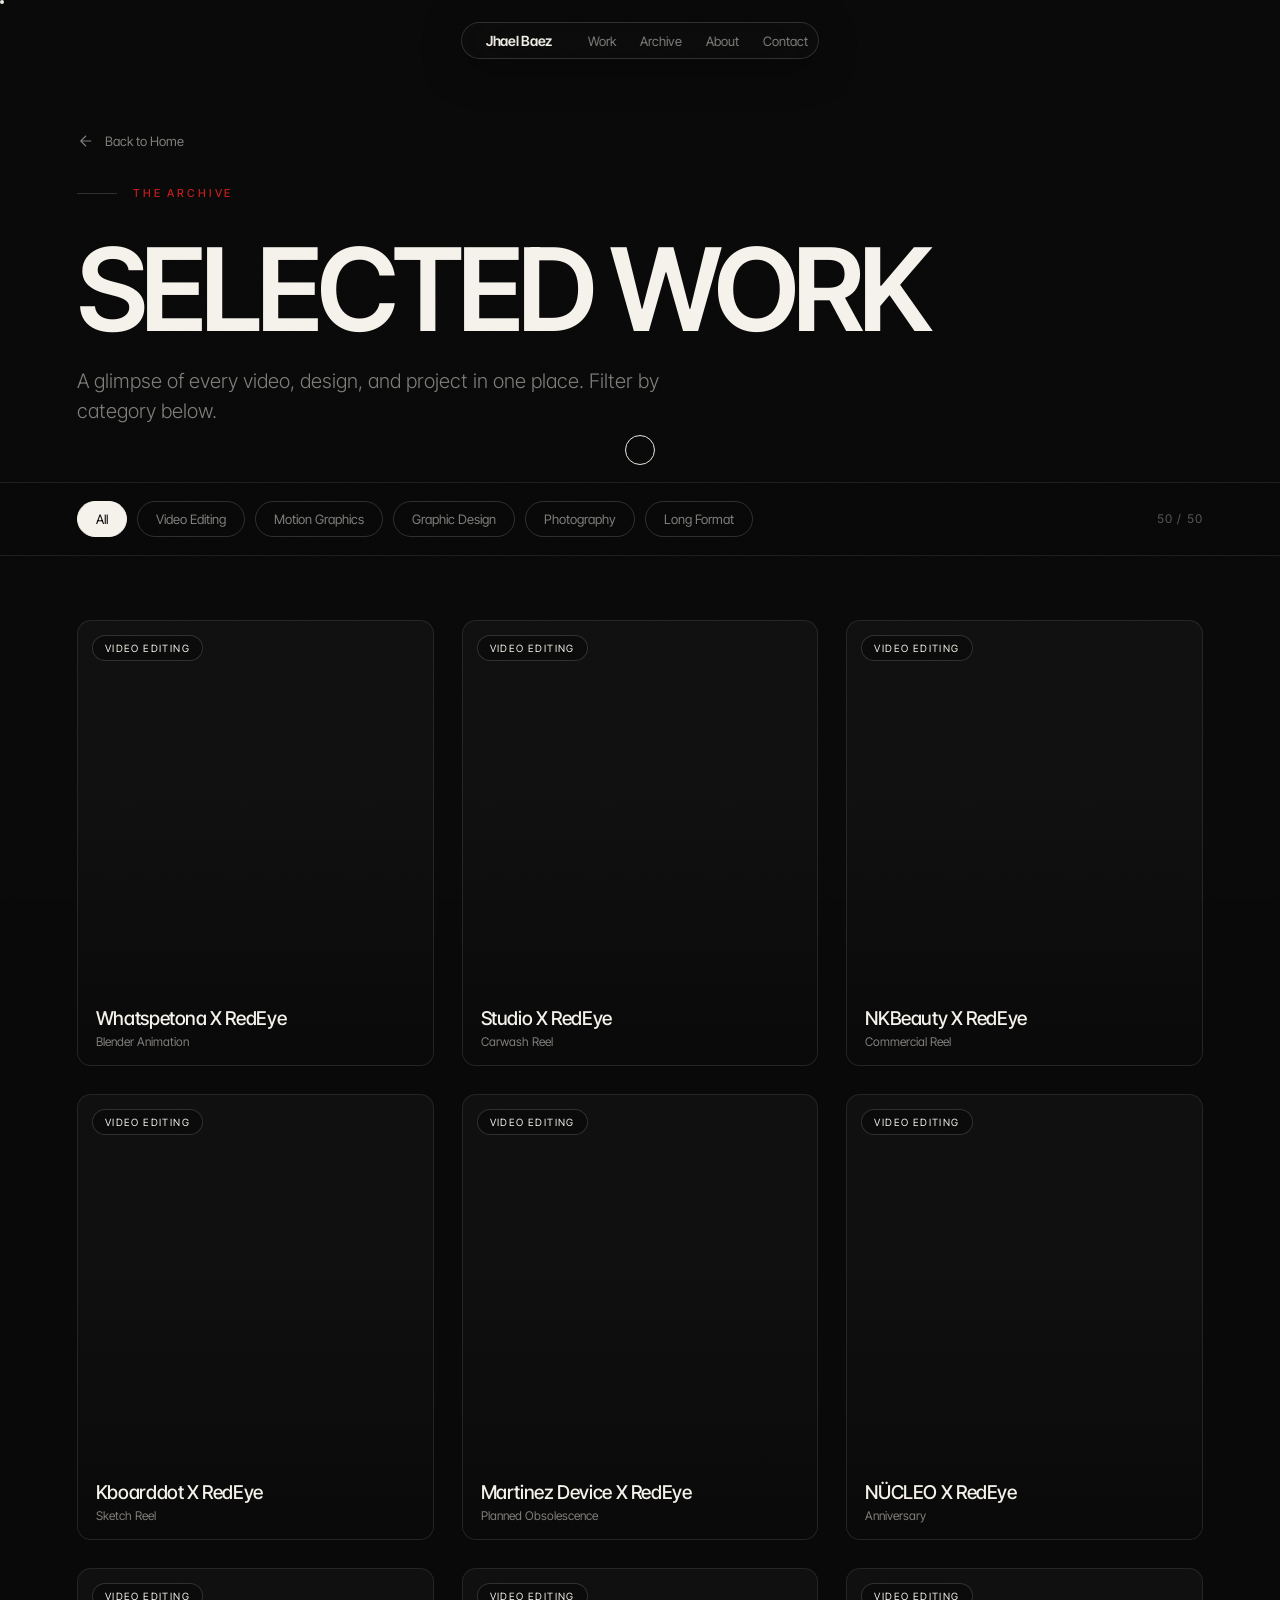
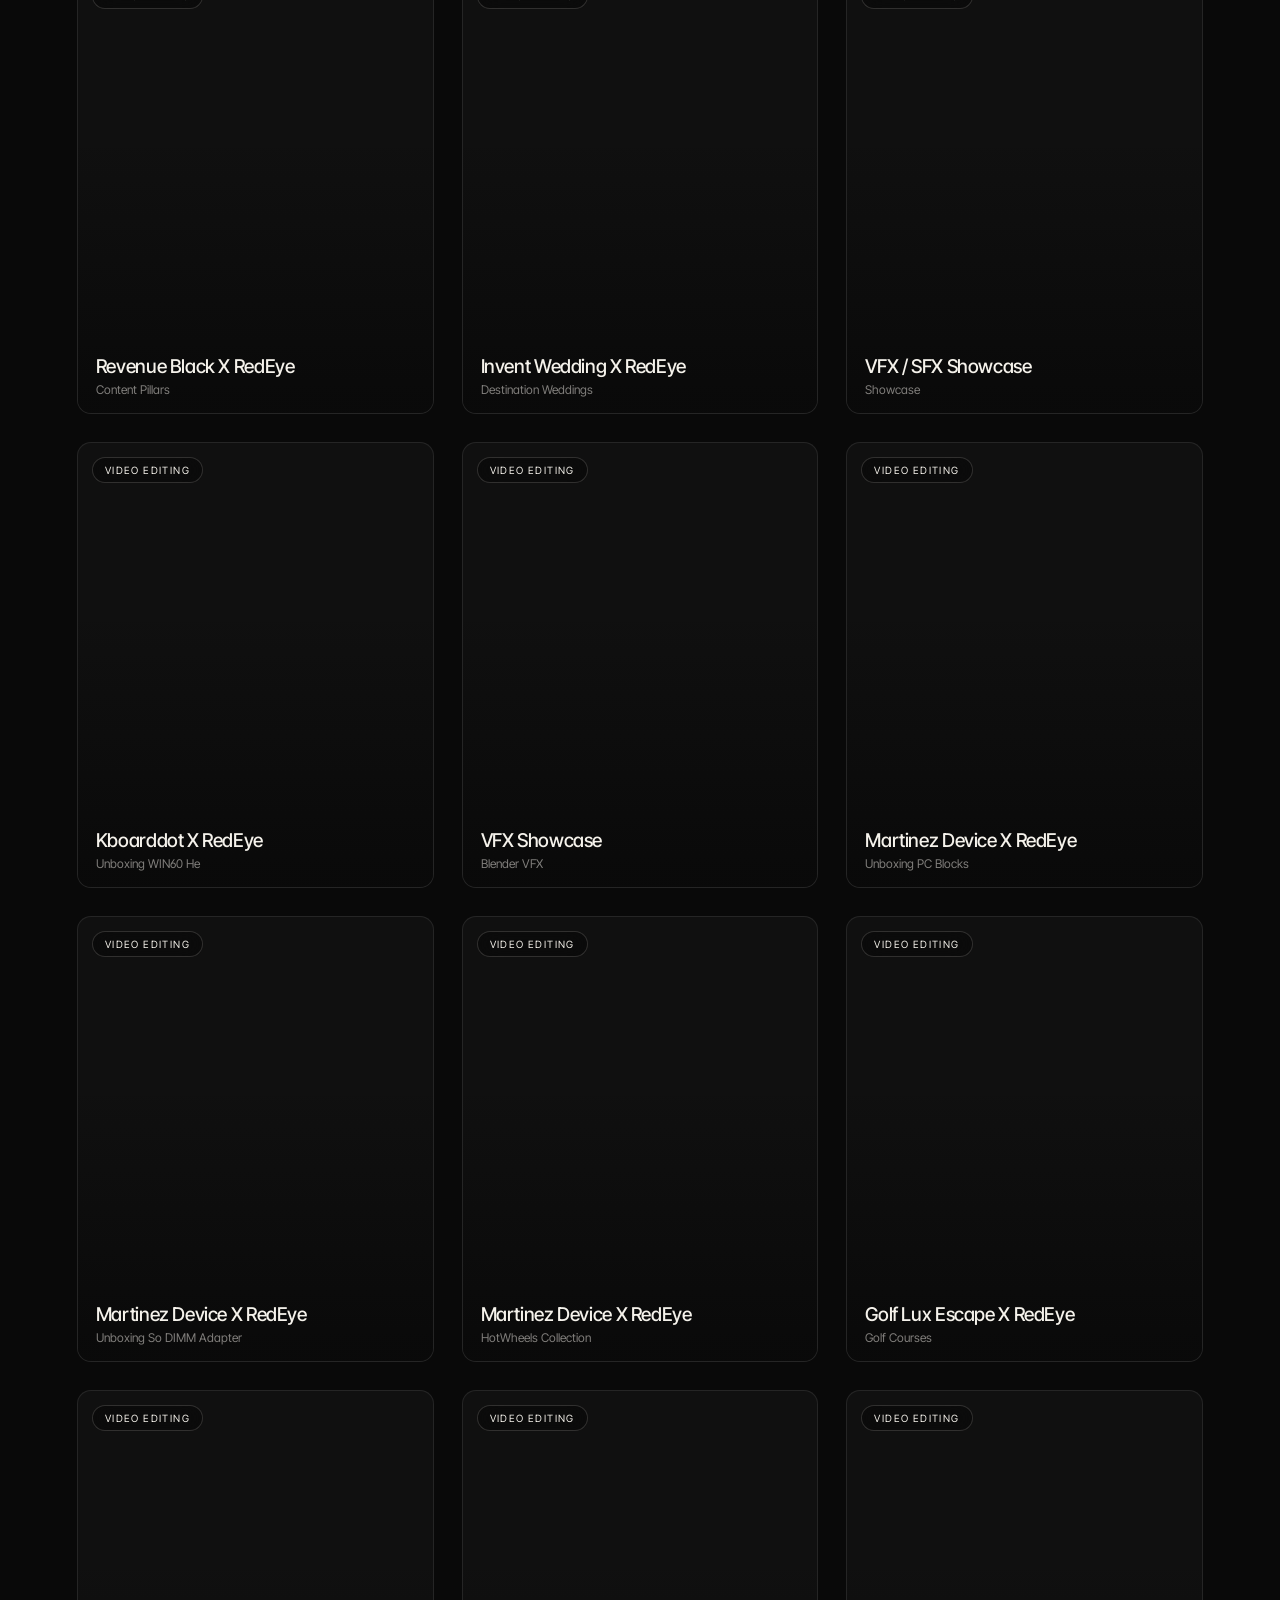
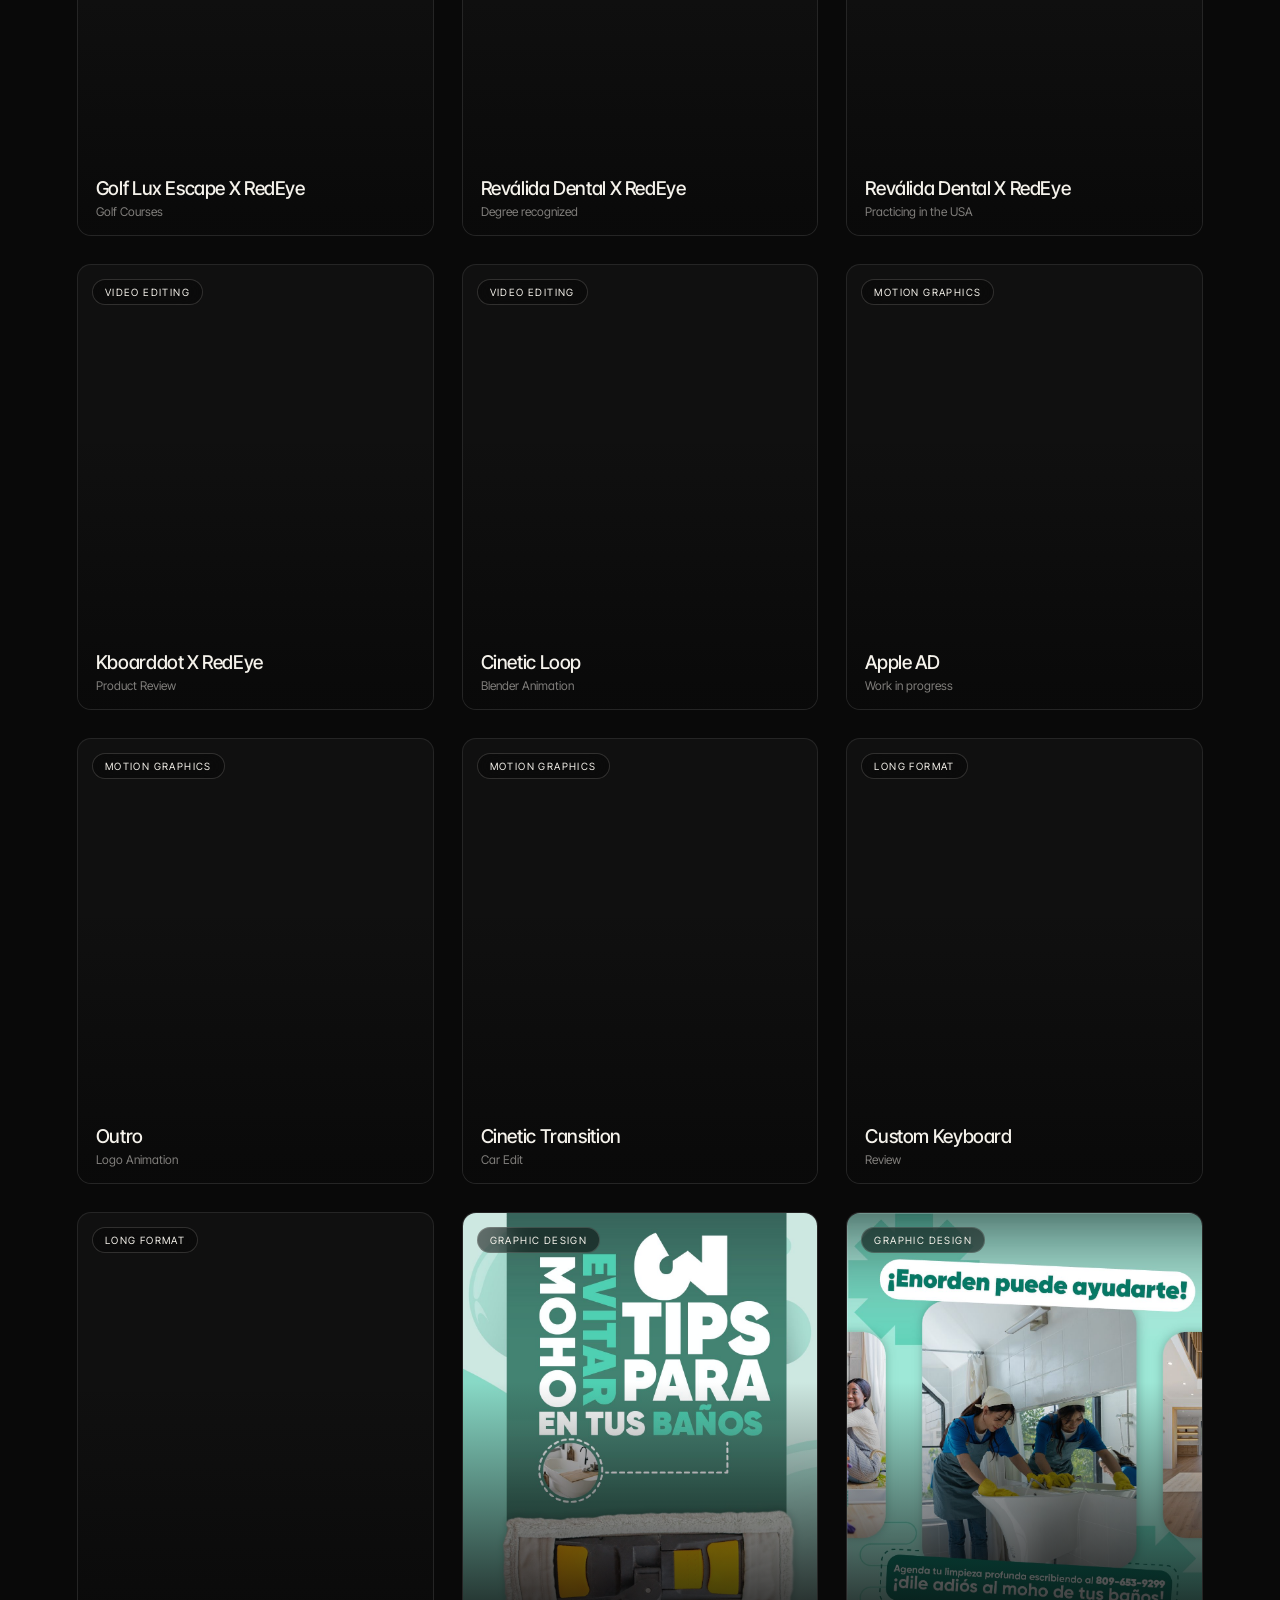
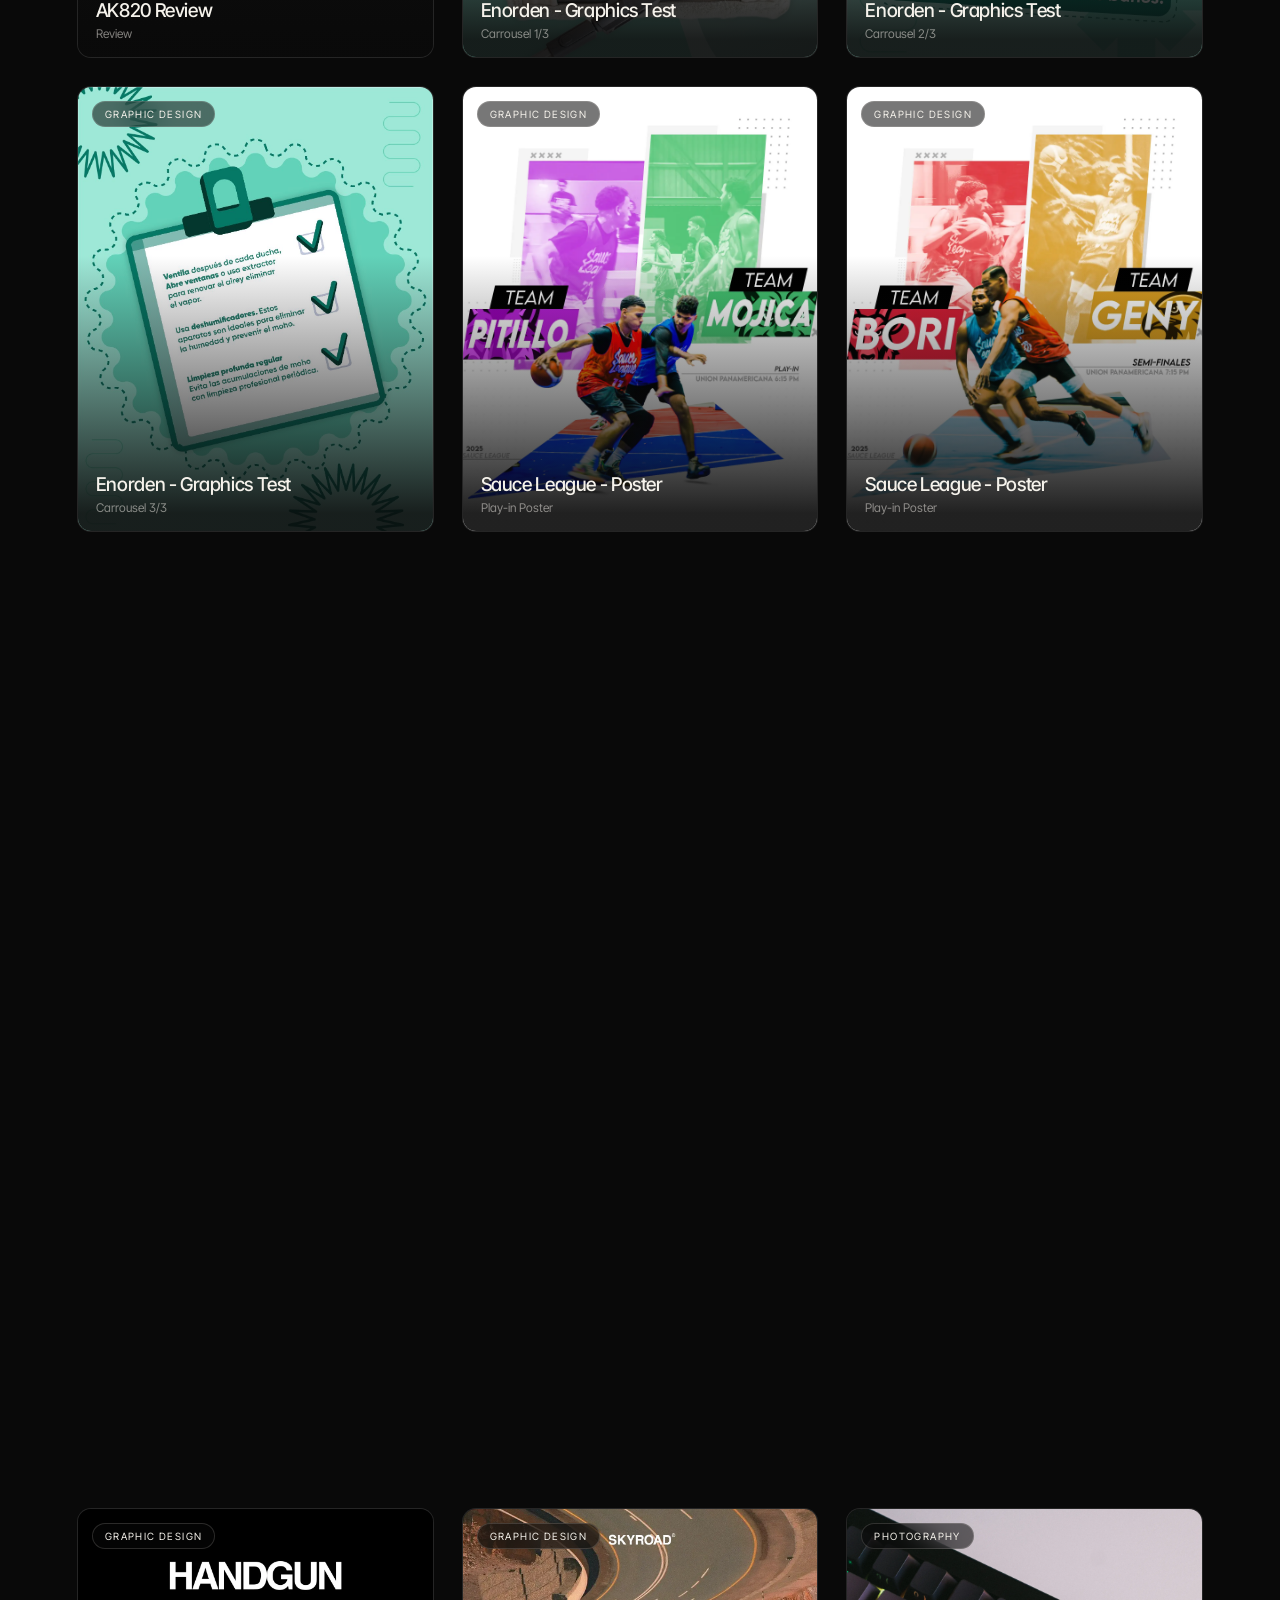
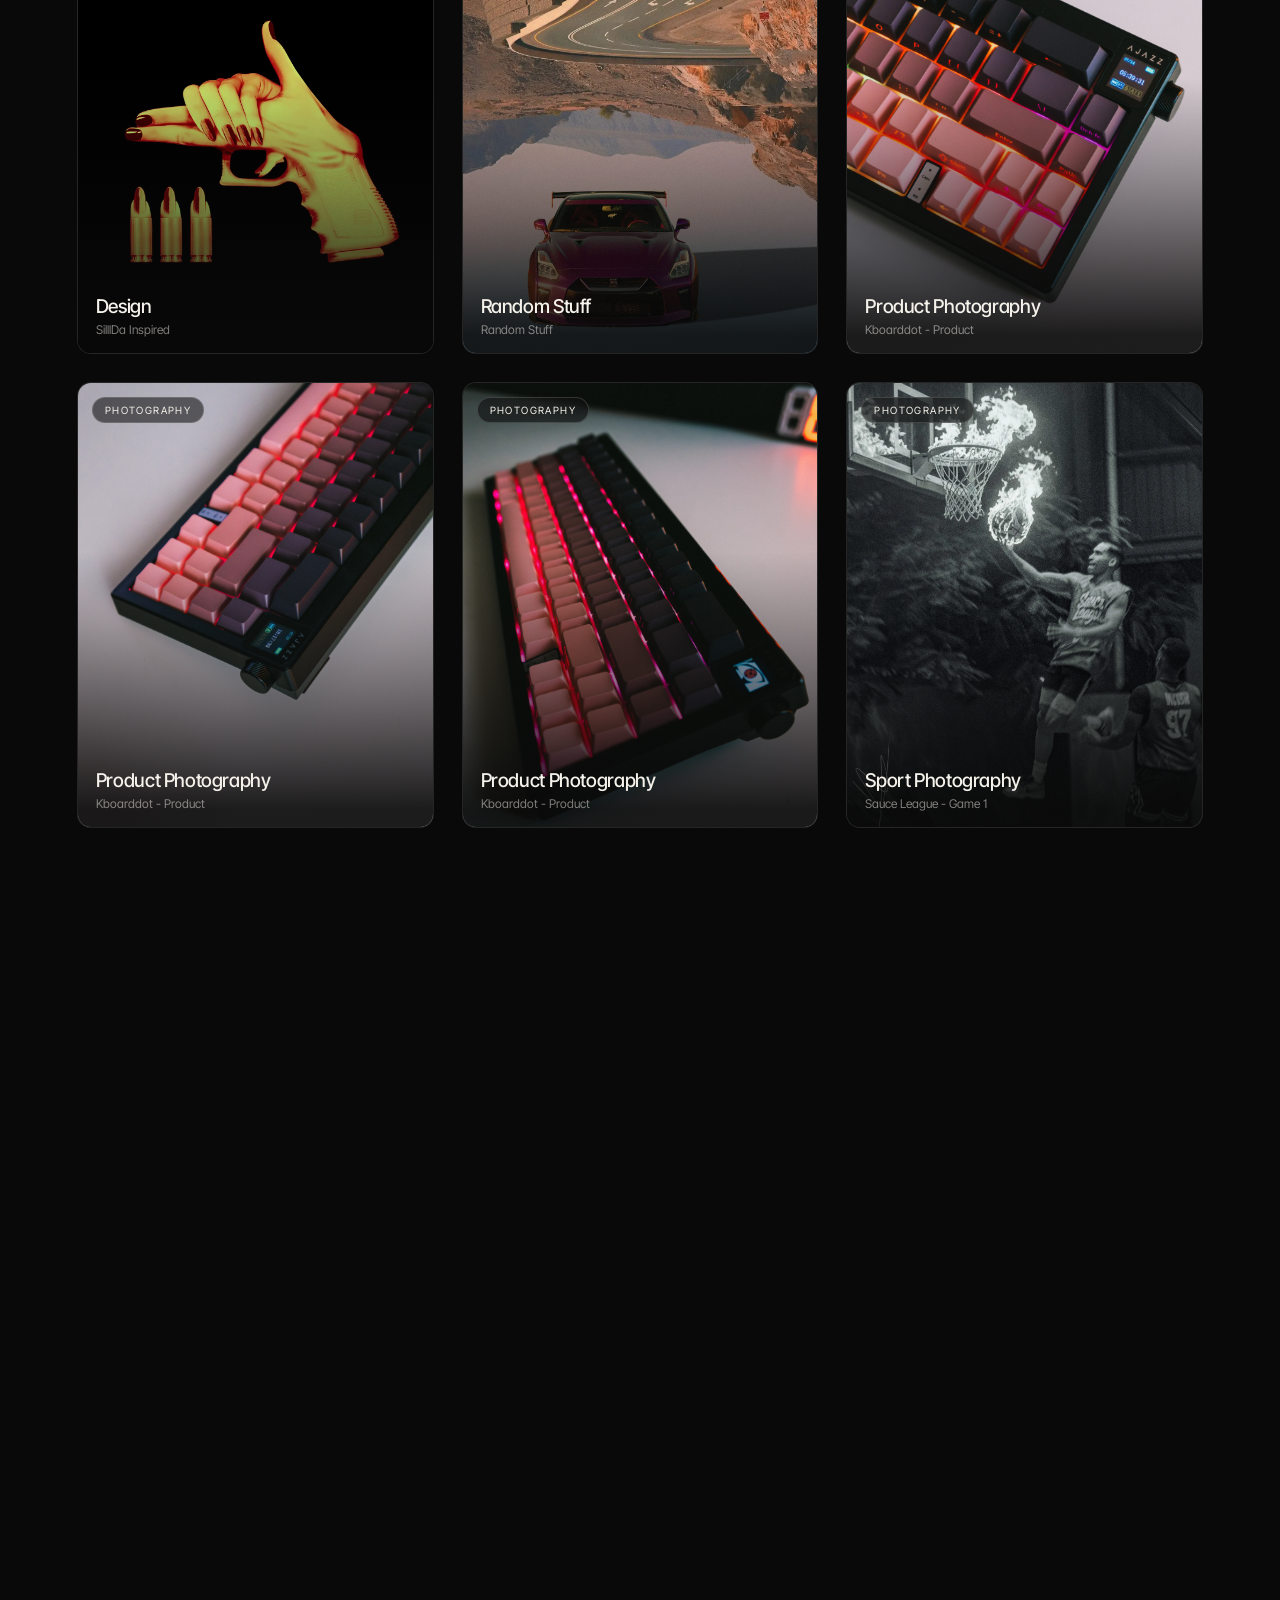
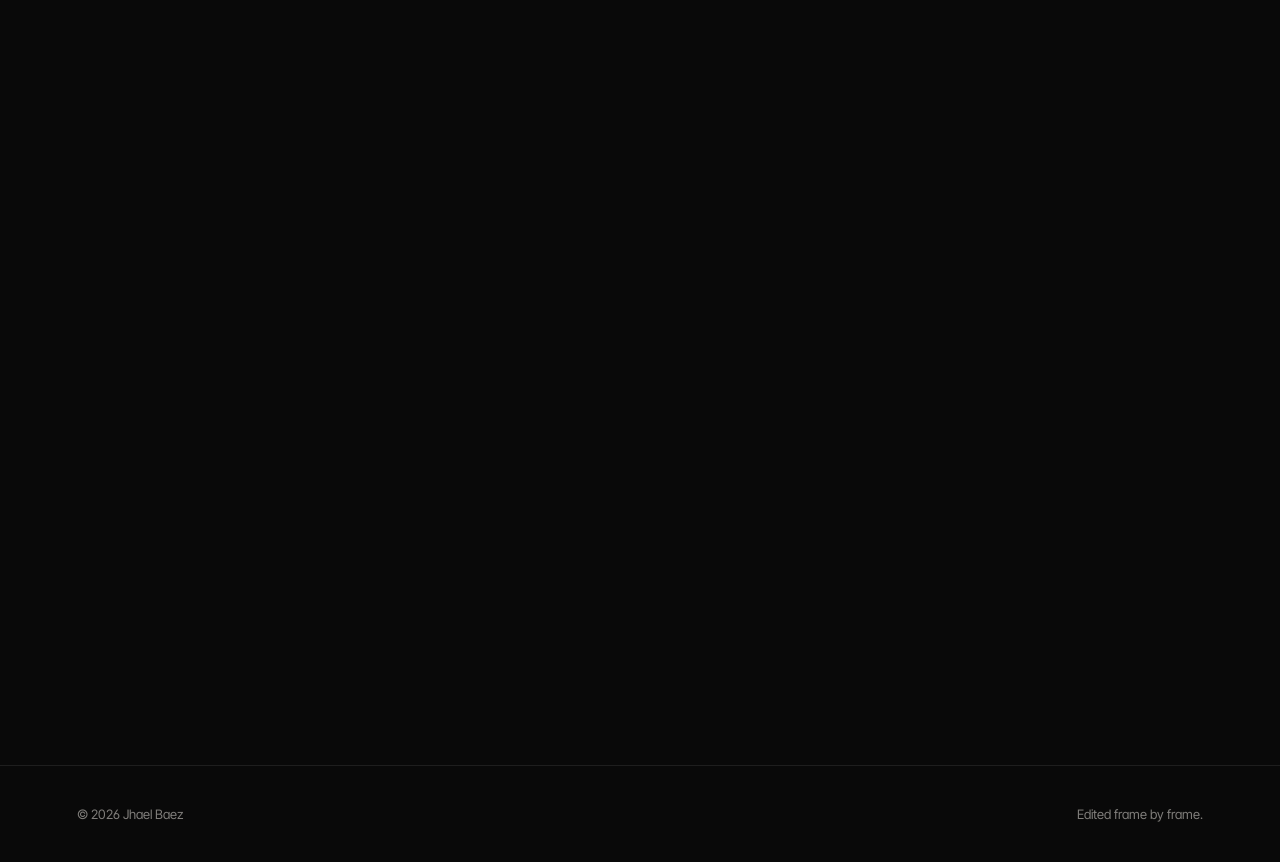
==== archive.html @ 7106a697 "initial commit" ====
<!DOCTYPE html>
<html lang="en">
<head>
  <meta charset="UTF-8" />
  <meta name="viewport" content="width=device-width, initial-scale=1.0" />
  <title>Archive — Jhael Baez</title>
  <meta name="description" content="The full archive of work by Jhael Baez — video editing, motion graphics, branding, graphic design and photography." />
  <meta name="theme-color" content="#090909" />
  <link rel="preconnect" href="https://fonts.googleapis.com" />
  <link rel="preconnect" href="https://fonts.gstatic.com" crossorigin />
  <link href="https://fonts.googleapis.com/css2?family=Inter+Tight:wght@300;400;500;600;700&display=swap" rel="stylesheet" />
  <link rel="stylesheet" href="style.css" />
</head>
<body>
  <div class="noise"></div>
  <div class="cursor"></div>
  <div class="cursor-dot"></div>

  <div class="curtain" id="curtain"><div class="curtain__mark"><span>Archive</span></div></div>

  <nav class="nav" id="nav">
    <span class="nav__brand"><a href="index.html">Jhael Baez</a></span>
    <div class="nav__links">
      <a href="index.html#work">Work</a>
      <a href="archive.html">Archive</a>
      <a href="index.html#about">About</a>
      <a href="index.html#contact">Contact</a>
    </div>
  </nav>

  <div class="archive-wrap">
    <header class="page-hero">
      <a href="index.html" class="back" data-cursor="hover">
        <svg width="18" height="18" viewBox="0 0 24 24" fill="none" stroke="currentColor" stroke-width="1.5"><path d="M19 12H5M12 19l-7-7 7-7"/></svg>
        Back to Home
      </a>
      <div class="eyebrow">The Archive</div>
      <h1>Selected Work</h1>
      <p>A glimpse of every video, design, and project in one place. Filter by category below.</p>
    </header>

    <!-- filter buttons auto-generated from your categories -->
    <div class="filter-bar" id="filterBar"></div>

    <!-- grid auto-generated from data.js -->
    <div class="card-grid" id="archiveGrid"></div>
  </div>

  <!-- LIGHTBOX -->
  <div class="lightbox" id="lightbox">
    <div class="lightbox__stage">
      <button class="lightbox__close" id="lbClose" aria-label="Cerrar">
        <svg width="22" height="22" viewBox="0 0 24 24" fill="none" stroke="currentColor" stroke-width="1.6"><path d="M18 6L6 18M6 6l12 12"/></svg>
      </button>
      <div class="lightbox__video"><iframe id="lbFrame" src="" allow="autoplay; encrypted-media; fullscreen" allowfullscreen></iframe></div>
      <img class="lightbox__img" id="lbImg" src="" alt="">
    </div>
  </div>

  <footer>
    <span>© 2026 Jhael Baez</span>
    <span>Edited frame by frame.</span>
  </footer>
  <script src="data.js"></script>
  <script src="script.js"></script>
</body>
</html>
---- style.css ----
:root {
  --black: #090909;
  --black-soft: #0e0e0e;
  --cream: #F5F2EB;
  --white: #FFFFFF;
  --muted: rgba(245, 242, 235, 0.50);
  --muted-2: rgba(245, 242, 235, 0.34);
  --line: rgba(245, 242, 235, 0.09);
  --line-strong: rgba(245, 242, 235, 0.16);
  --ease: cubic-bezier(.22, 1, .36, 1);
  --ease-out: cubic-bezier(.16, 1, .3, 1);
  --pad: clamp(24px, 6vw, 100px);
  --maxw: 1600px;
}

* { margin: 0; padding: 0; box-sizing: border-box; }

html { scrollbar-width: none; -webkit-text-size-adjust: 100%; }
html::-webkit-scrollbar { display: none; }

body {
  background: var(--black);
  color: var(--cream);
  font-family: "Inter Tight", -apple-system, BlinkMacSystemFont, "Segoe UI", sans-serif;
  font-weight: 400;
  font-feature-settings: "ss01", "cv01", "cv11";
  -webkit-font-smoothing: antialiased;
  -moz-osx-font-smoothing: grayscale;
  text-rendering: optimizeLegibility;
  overflow-x: hidden;
  cursor: none;
}
@media (hover: none) { body { cursor: auto; } }

a { color: inherit; text-decoration: none; }
img, video { display: block; max-width: 100%; }
::selection { background: var(--cream); color: var(--black); }

.noise {
  position: fixed; inset: 0; z-index: 9998; pointer-events: none; opacity: .03;
  background-image: url("data:image/svg+xml,%3Csvg xmlns='http://www.w3.org/2000/svg' width='120' height='120'%3E%3Cfilter id='n'%3E%3CfeTurbulence type='fractalNoise' baseFrequency='.85' numOctaves='3'/%3E%3C/filter%3E%3Crect width='100%25' height='100%25' filter='url(%23n)'/%3E%3C/svg%3E");
  mix-blend-mode: overlay;
}

/* ---------- Page-load curtain ---------- */
.curtain {
  position: fixed; inset: 0; z-index: 10001; background: var(--black);
  display: flex; align-items: center; justify-content: center; pointer-events: none;
  animation: curtainFailsafe 0s linear 3s forwards;
}
.curtain.js-active { animation: none; }
@keyframes curtainFailsafe { to { opacity: 0; visibility: hidden; } }
.curtain__mark { font-size: 13px; letter-spacing: .3em; text-transform: uppercase; color: var(--muted); overflow: hidden; }
.curtain__mark span { display: inline-block; }

/* ---------- Cursor ---------- */
.cursor, .cursor-dot {
  position: fixed; top: 0; left: 0; z-index: 9999; pointer-events: none;
  border-radius: 50%; mix-blend-mode: difference; will-change: transform;
}
.cursor {
  width: 30px; height: 30px; border: 1px solid var(--cream); transform: translate(-50%, -50%);
  transition: width .45s var(--ease), height .45s var(--ease), background .35s var(--ease), border-color .35s var(--ease);
}
.cursor-dot { width: 4px; height: 4px; background: var(--cream); }
.cursor.hover { width: 60px; height: 60px; background: rgba(245, 242, 235, .07); }
.cursor.play { width: 74px; height: 74px; background: var(--cream); border-color: var(--cream); }
.cursor.play::after {
  content: "PLAY"; position: absolute; inset: 0; display: flex; align-items: center; justify-content: center;
  font-size: 10px; letter-spacing: .14em; color: var(--black); mix-blend-mode: normal;
}
@media (hover: none) { .cursor, .cursor-dot { display: none; } }

/* ---------- Nav ---------- */
.nav {
  position: fixed; top: 22px; left: 50%; transform: translateX(-50%); z-index: 1000;
  display: flex; align-items: center; gap: clamp(14px, 3vw, 36px);
  padding: 9px 10px 9px 24px; border-radius: 100px;
  background: rgba(14, 14, 14, .55);
  backdrop-filter: blur(26px) saturate(1.6); -webkit-backdrop-filter: blur(26px) saturate(1.6);
  border: 1px solid var(--line-strong); box-shadow: 0 8px 40px rgba(0,0,0,.35);
  transition: transform .65s var(--ease), opacity .5s var(--ease); max-width: calc(100vw - 28px);
}
.nav.hidden { transform: translateX(-50%) translateY(-180%); }
.nav__brand { font-weight: 600; letter-spacing: -.02em; font-size: 14px; white-space: nowrap; }
.nav__links { display: flex; gap: clamp(10px, 2vw, 24px); }
.nav__links a { font-size: 13px; color: var(--muted); transition: color .35s var(--ease); white-space: nowrap; position: relative; }
.nav__links a::after { content: ""; position: absolute; left: 0; bottom: -4px; width: 0; height: 1px; background: var(--cream); transition: width .4s var(--ease); }
.nav__links a:hover { color: var(--cream); }
.nav__links a:hover::after { width: 100%; }
@media (max-width: 760px) { .nav__links { display: none; } }

.lang { display: flex; gap: 2px; background: rgba(245, 242, 235, .05); border-radius: 100px; padding: 3px; }
.lang button {
  cursor: none; border: none; background: transparent; color: var(--muted); font: inherit;
  font-size: 11px; font-weight: 600; letter-spacing: .04em; padding: 5px 11px; border-radius: 100px; transition: .35s var(--ease);
}
.lang button.on { background: var(--cream); color: var(--black); }
@media (hover: none) { .lang button { cursor: pointer; } }

/* ---------- Layout ---------- */
section { position: relative; padding: clamp(96px, 15vh, 190px) var(--pad); }
.eyebrow {
  font-size: 11px; letter-spacing: .26em; text-transform: uppercase; color: #BE1C1E;
  display: flex; align-items: center; gap: 16px; margin-bottom: 38px; font-weight: 500;
}
.eyebrow::before { content: ""; width: 40px; height: 1px; background: var(--line-strong); }

/* ---------- Hero ---------- */
.hero {
  min-height: 100svh; display: flex; flex-direction: column; justify-content: center; align-items: center;
  position: relative; overflow: hidden; padding: 120px var(--pad) 60px;
}
.hero__inner { position: relative; z-index: 2; text-align: center; max-width: 1400px; }
.hero h1 { font-weight: 600; letter-spacing: -.055em; line-height: .84; font-size: clamp(56px, 12vw, 184px); text-transform: uppercase; }
.hero h1 .line { display: block; overflow: hidden; padding: 0.04em 0; }
.hero h1 .line span { display: block; will-change: transform; transform: translateY(110%); }
.hero__tag { max-width: 600px; margin: 38px auto 0; font-size: clamp(16px, 1.8vw, 22px); font-weight: 300; line-height: 1.45; color: var(--muted); opacity: 0; transform: translateY(26px); }
.hero__roles {
  margin: 46px auto 0; display: flex; justify-content: center; flex-wrap: wrap; gap: 12px 32px;
  font-size: 12.5px; letter-spacing: .08em; text-transform: uppercase; color: var(--cream); opacity: 0; transform: translateY(26px);
}
.hero__roles span { position: relative; padding-left: 18px; }
.hero__roles span::before { content: ""; position: absolute; left: 0; top: 50%; width: 6px; height: 6px; border-radius: 50%; background: var(--cream); transform: translateY(-50%); opacity: .5; }

.hero__orbit { position: absolute; inset: 0; z-index: 1; pointer-events: none; }
.hero__orbit .glow { position: absolute; border-radius: 50%; filter: blur(110px); opacity: .4; will-change: transform; }
.g1 { width: 46vw; height: 46vw; right: -10vw; top: 2vw; background: radial-gradient(circle, rgba(245,242,235,.09), transparent 70%); }
.g2 { width: 34vw; height: 34vw; left: -8vw; bottom: -6vw; background: radial-gradient(circle, rgba(245,242,235,.045), transparent 70%); }

.scrollcue {
  position: absolute; bottom: 40px; left: 50%; transform: translateX(-50%);
  font-size: 11px; letter-spacing: .2em; text-transform: uppercase; color: var(--muted);
  display: flex; flex-direction: column; align-items: center; gap: 12px;
}
.scrollcue i { width: 1px; height: 36px; background: var(--line-strong); display: block; position: relative; overflow: hidden; }
.scrollcue i::after { content: ""; position: absolute; inset: 0; background: var(--cream); animation: cue 2.4s var(--ease) infinite; }
@keyframes cue { 0% { transform: translateY(-100%); } 50%, 100% { transform: translateY(100%); } }

/* ---------- About ---------- */
.about { background: var(--cream); color: var(--black); }
.about .eyebrow { color: rgba(9,9,9,.5); }
.about .eyebrow::before { background: rgba(9,9,9,.18); }
.about__big { font-size: clamp(28px, 4.4vw, 58px); font-weight: 400; letter-spacing: -.03em; line-height: 1.16; max-width: 20ch; }
.about__big .word { display: inline-block; opacity: .14; transition: opacity .5s var(--ease); }
.about__grid { display: grid; grid-template-columns: repeat(3, 1fr); gap: 40px; margin-top: 88px; }
@media (max-width: 720px) { .about__grid { grid-template-columns: 1fr; gap: 30px; } }
.stat .n { font-size: clamp(40px, 6vw, 84px); font-weight: 600; letter-spacing: -.04em; line-height: 1; }
.stat .l { font-size: 13px; color: rgba(9,9,9,.55); margin-top: 8px; letter-spacing: .04em; }

/* ---------- Services ---------- */
.serv__list { border-top: 1px solid var(--line); }
.serv__row {
  display: flex; align-items: center; justify-content: space-between; gap: 24px;
  padding: clamp(26px, 4vw, 44px) 0; border-bottom: 1px solid var(--line);
  position: relative; cursor: none; transition: padding-left .45s var(--ease);
}
.serv__row .idx { position: absolute; left: 0; top: 50%; transform: translateY(-50%); font-size: 12px; color: var(--muted); opacity: 0; transition: .45s var(--ease); font-variant-numeric: tabular-nums; }
.serv__row h3 { font-size: clamp(26px, 4.6vw, 54px); font-weight: 400; letter-spacing: -.03em; transition: transform .5s var(--ease), color .5s var(--ease); transform-origin: left; }
.serv__row p { font-size: 14px; color: var(--muted); max-width: 32ch; text-align: right; margin-right: 40px; transition: color .4s var(--ease); }
.serv__arrow { display: flex; align-items: center; justify-content: center; color: var(--muted); opacity: 0; transform: translateX(-16px); transition: opacity .45s var(--ease), transform .45s var(--ease); }
@media (max-width: 720px) { .serv__row p { display: none; } }
.serv__row:hover { padding-left: 28px; }
.serv__row:hover h3 { transform: translateX(14px); color: var(--cream); }
.serv__row:hover p { color: var(--cream); }
.serv__row:hover .idx { opacity: 1; left: 2px; }
.serv__row:hover .serv__arrow { opacity: 1; transform: translateX(0); }

/* ---------- Workflow (scroll horizontal nativo con sticky) ---------- */
.flow { padding: 0; position: relative; }
.flow__sticky { position: sticky; top: 0; height: 100svh; display: flex; align-items: center; overflow: hidden; }
.flow__track { display: flex; gap: clamp(28px, 4vw, 70px); padding: 0 var(--pad); will-change: transform; }
.flow__intro { flex: 0 0 auto; width: min(78vw, 540px); padding-right: 40px; align-self: center; }
.flow__intro h2 { font-size: clamp(34px, 6vw, 84px); font-weight: 500; letter-spacing: -.035em; line-height: .96; }
.flow__intro p { color: var(--muted); margin-top: 24px; max-width: 36ch; font-weight: 300; line-height: 1.5; }
.step {
  flex: 0 0 auto; width: min(80vw, 400px); display: flex; flex-direction: column; justify-content: flex-end;
  height: 62vh; position: relative; overflow: hidden; border-radius: 14px;
  background-color: #0d0d0d; background-size: cover; background-position: center; border: 1px solid var(--line);
}
.step__gradient { position: absolute; inset: 0; background: linear-gradient(180deg, rgba(9,9,9,.2) 0%, rgba(9,9,9,.55) 45%, var(--black) 100%); z-index: 1; }
.step__body { position: relative; z-index: 2; padding: 38px; }
.step .num { font-size: 12px; letter-spacing: .2em; color: #BE1C1E; font-variant-numeric: tabular-nums; }
.step h4 { font-size: clamp(28px, 3.4vw, 44px); font-weight: 500; letter-spacing: -.025em; margin-top: 12px; }
.step p { color: var(--muted); margin-top: 14px; font-weight: 300; line-height: 1.5; font-size: 14px; }

/* móvil: apilado vertical */
.flow--stacked { height: auto !important; }
.flow--stacked .flow__sticky { position: static; height: auto; padding: clamp(80px,12vw,120px) 0; }
.flow--stacked .flow__track { flex-direction: column; transform: none !important; }
.flow--stacked .flow__intro { width: 100%; padding-right: 0; margin-bottom: 40px; }
.flow--stacked .step { width: 100%; height: 56vh; }

/* ---------- Contact ---------- */
.contact { text-align: center; min-height: 90svh; display: flex; flex-direction: column; justify-content: center; align-items: center; }
.contact .eyebrow { justify-content: center; }
.contact .eyebrow::after { content: ""; width: 34px; height: 1px; background: var(--line-strong); }
.contact h2 { font-size: clamp(40px, 9vw, 132px); font-weight: 600; letter-spacing: -.045em; line-height: .92; text-transform: uppercase; }
.mailbtn { margin-top: 48px; display: inline-flex; align-items: center; gap: 14px; padding: 18px 34px; border: 1px solid var(--line-strong); border-radius: 100px; font-size: 16px; cursor: none; transition: .5s var(--ease); overflow: hidden; position: relative; }
.mailbtn span { position: relative; z-index: 2; transition: color .5s var(--ease); }
.mailbtn::before { content: ""; position: absolute; inset: 0; background: var(--cream); transform: translateY(101%); transition: transform .5s var(--ease); z-index: 1; }
.mailbtn:hover::before { transform: translateY(0); }
.mailbtn:hover span { color: var(--black); }
@media (hover: none) { .mailbtn { cursor: pointer; } }
.socials { margin-top: 44px; display: flex; gap: 30px; font-size: 14px; }
.socials a { color: var(--muted); transition: color .4s var(--ease); position: relative; }
.socials a::after { content: ""; position: absolute; left: 0; bottom: -3px; width: 0; height: 1px; background: var(--cream); transition: width .4s var(--ease); }
.socials a:hover { color: var(--cream); }
.socials a:hover::after { width: 100%; }

/* ---------- Footer ---------- */
footer { padding: 40px var(--pad); border-top: 1px solid var(--line); display: flex; justify-content: space-between; align-items: center; flex-wrap: wrap; gap: 16px; font-size: 13px; color: var(--muted); }

/* ---------- Reduced motion ---------- */
@media (prefers-reduced-motion: reduce) {
  *, *::before, *::after { animation-duration: .01ms !important; transition-duration: .01ms !important; }
  .hero h1 .line span { transform: none !important; }
  .hero__tag, .hero__roles { opacity: 1 !important; transform: none !important; }
  .reveal, .reveal-up, .card { opacity: 1 !important; transform: none !important; }
}

/* ==========================================================================
   UNIFIED CARD SYSTEM (data-driven)  — Home, Archive, Category pages
   ========================================================================== */

/* page hero used by Archive + category pages */
.page-hero { padding: 132px var(--pad) clamp(30px,5vw,56px); }
.page-hero h1 { font-size: clamp(44px, 9vw, 120px); font-weight: 600; letter-spacing: -.05em; line-height: .9; text-transform: uppercase; }
.page-hero p { margin-top: 24px; max-width: 52ch; color: var(--muted); font-size: clamp(16px,1.8vw,20px); font-weight: 300; line-height: 1.5; opacity: 0; transform: translateY(26px); }
.page-hero .eyebrow { opacity: 0; transform: translateY(26px); }
.page-hero .back { font-size: 13px; color: var(--muted); display: inline-flex; align-items: center; gap: 10px; margin-bottom: 36px; transition: gap .3s var(--ease), color .3s var(--ease); }
.page-hero .back:hover { color: var(--cream); gap: 14px; }

/* work head (home) */
.work__head { display: flex; justify-content: space-between; align-items: flex-end; flex-wrap: wrap; gap: 24px; margin-bottom: 56px; }
.work__head h2 { font-size: clamp(32px,5.2vw,68px); font-weight: 500; letter-spacing: -.035em; line-height: 1; }
.work__count { font-size: 13px; color: var(--muted); letter-spacing: .06em; }

/* filter bar */
.filter-bar {
  position: sticky; top: 0; z-index: 500;
  display: flex; flex-wrap: wrap; align-items: center; gap: 10px;
  padding: 18px var(--pad);
  background: rgba(9,9,9,.72);
  backdrop-filter: blur(20px); -webkit-backdrop-filter: blur(20px);
  border-top: 1px solid var(--line); border-bottom: 1px solid var(--line);
}
.filter-btn {
  cursor: none; border: 1px solid var(--line-strong); background: transparent; color: var(--muted);
  font: inherit; font-size: 13px; padding: 9px 18px; border-radius: 100px;
  transition: color .3s var(--ease), background .3s var(--ease), border-color .3s var(--ease); white-space: nowrap;
}
.filter-btn:hover { color: var(--cream); border-color: var(--cream); }
.filter-btn.on { background: var(--cream); color: var(--black); border-color: var(--cream); }
.filter-count { margin-left: auto; font-size: 12px; color: var(--muted-2); letter-spacing: .1em; font-variant-numeric: tabular-nums; }
@media (hover: none) { .filter-btn { cursor: pointer; } }
@media (max-width: 560px) { .filter-count { display: none; } }

/* the grid — uniform, responsive, images never look oversized */
.card-grid {
  display: grid;
  grid-template-columns: repeat(3, 1fr);
  gap: clamp(16px, 2.2vw, 28px);
  padding: clamp(36px,5vw,64px) 0 clamp(60px,9vw,120px);
}
.card-grid.in-section { padding-bottom: 0; }
.archive-wrap .card-grid { padding-left: var(--pad); padding-right: var(--pad); }
@media (max-width: 900px) { .card-grid { grid-template-columns: repeat(2, 1fr); } }
@media (max-width: 560px) { .card-grid { grid-template-columns: 1fr; max-width: 460px; margin: 0 auto; } }

/* card */
.card {
  position: relative; overflow: hidden; border-radius: 14px;
  background: #101010; border: 1px solid var(--line);
  aspect-ratio: 4/5;                  /* uniform, tidy */
  cursor: none; isolation: isolate;
}
.card.hide { display: none; }
.card__media { position: absolute; inset: 0; z-index: 1; }
.card__media::after { content: ""; position: absolute; inset: 0; z-index: 2;
  background: linear-gradient(180deg, transparent 38%, rgba(9,9,9,.9) 96%); transition: opacity .5s var(--ease); }
.card img { position: absolute; inset: 0; width: 100%; height: 100%; object-fit: cover; z-index: 1; transition: transform 1.2s var(--ease); }
.card .ph { z-index: 0; }
.card:hover img { transform: scale(1.05); }
.card:hover .card__media::after { opacity: .82; }

.card__tag {
  position: absolute; top: 14px; left: 14px; z-index: 3;
  font-size: 10px; letter-spacing: .14em; text-transform: uppercase;
  padding: 6px 12px; border-radius: 100px;
  background: rgba(9,9,9,.55); backdrop-filter: blur(12px); -webkit-backdrop-filter: blur(12px);
  border: 1px solid var(--line-strong); color: var(--cream);
}
.card__meta { position: absolute; left: 18px; bottom: 16px; z-index: 3; transition: transform .6s var(--ease); }
.card:hover .card__meta { transform: translateY(-3px); }
.card__meta h3 { font-size: clamp(15px,1.7vw,19px); font-weight: 500; letter-spacing: -.02em; }
.card__meta p { font-size: 12px; color: var(--muted); margin-top: 4px; }
.card__play {
  position: absolute; top: 50%; left: 50%; transform: translate(-50%,-50%) scale(.7); z-index: 3;
  width: 56px; height: 56px; border-radius: 50%; display: grid; place-items: center;
  background: rgba(245,242,235,.12); border: 1px solid rgba(245,242,235,.3); backdrop-filter: blur(8px);
  opacity: 0; transition: opacity .45s var(--ease), transform .45s var(--ease);
}
.card__play svg { fill: var(--cream); width: 18px; height: 18px; margin-left: 2px; }
.card.is-video:hover .card__play { opacity: 1; transform: translate(-50%,-50%) scale(1); }

.empty { grid-column: 1/-1; text-align: center; padding: 80px 0; color: var(--muted); font-weight: 300; font-size: 18px; }

@media (hover: none) { .card { cursor: pointer; } }

/* ---------- Reveal system (Intersection Observer) ---------- */
.reveal, .reveal-up { opacity: 0; transform: translateY(34px); transition: opacity .9s var(--ease), transform .9s var(--ease); }
.reveal.in, .reveal-up.in { opacity: 1; transform: none; }
.card { transition: opacity .7s var(--ease), transform .7s var(--ease), border-color .4s var(--ease); }
.card.reveal { transition-delay: calc(var(--i, 0) * 0.05s); }
.card:hover { transition-duration: .4s; }
/* filter out/in on archive */
.card.filter-out { opacity: 0; transform: scale(.96); }


/* ==========================================================================
   LIGHTBOX — cursor visible, vertical videos without black bars
   ========================================================================== */
.lightbox {
  position: fixed; inset: 0; z-index: 10000;
  display: flex; align-items: center; justify-content: center;
  padding: 5vh 4vw;
  background: rgba(7,7,7,.92);
  backdrop-filter: blur(24px); -webkit-backdrop-filter: blur(24px);
  opacity: 0; pointer-events: none; transition: opacity .45s var(--ease);
  cursor: pointer;                      /* ← cursor SÍ visible aquí */
}
.lightbox.active { opacity: 1; pointer-events: auto; }
/* when lightbox open, restore the real cursor everywhere */
body.lb-open { cursor: auto; }
body.lb-open .cursor, body.lb-open .cursor-dot { display: none; }

.lightbox__stage { position: relative; display: flex; align-items: center; justify-content: center; width: 100%; height: 100%; }

.lightbox__close {
  position: absolute; top: -2vh; right: 0; z-index: 5;
  width: 44px; height: 44px; border-radius: 50%;
  display: grid; place-items: center; cursor: pointer;
  background: rgba(245,242,235,.08); border: 1px solid var(--line-strong); color: var(--cream);
  transition: background .3s var(--ease), transform .3s var(--ease);
}
.lightbox__close:hover { background: rgba(245,242,235,.16); transform: rotate(90deg); }

/* VIDEO: a sized box that matches the video; vertical videos get a 9:16 box (no black bars) */
.lightbox__video {
  position: relative; display: none;
  width: min(92vw, 1100px); aspect-ratio: 16/9;
  background: #000; border-radius: 16px; overflow: hidden;
  border: 1px solid var(--line-strong); box-shadow: 0 30px 90px rgba(0,0,0,.6);
  transform: scale(.96); transition: transform .5s var(--ease);
}
.lightbox.is-video .lightbox__video { display: block; }
.lightbox.active .lightbox__video { transform: scale(1); }
.lightbox__video iframe { position: absolute; inset: 0; width: 100%; height: 100%; border: 0; }

/* IMAGE: fit to screen, no crop */
.lightbox__img {
  display: none; max-width: 92vw; max-height: 90vh; width: auto; height: auto;
  object-fit: contain; border-radius: 14px; box-shadow: 0 30px 90px rgba(0,0,0,.6);
  transform: scale(.96); transition: transform .5s var(--ease);
}
.lightbox.is-image .lightbox__img { display: block; }
.lightbox.active .lightbox__img { transform: scale(1); }

/* cue under cursor handled by .cursor; cards keep custom cursor only when lightbox closed */

/* vertical video (Reels/Shorts): tall 9:16 box that fits the screen height */
.lightbox.is-video.vertical .lightbox__video {
  width: auto; height: min(88vh, 900px); aspect-ratio: 9/16;
  max-width: 92vw;
}
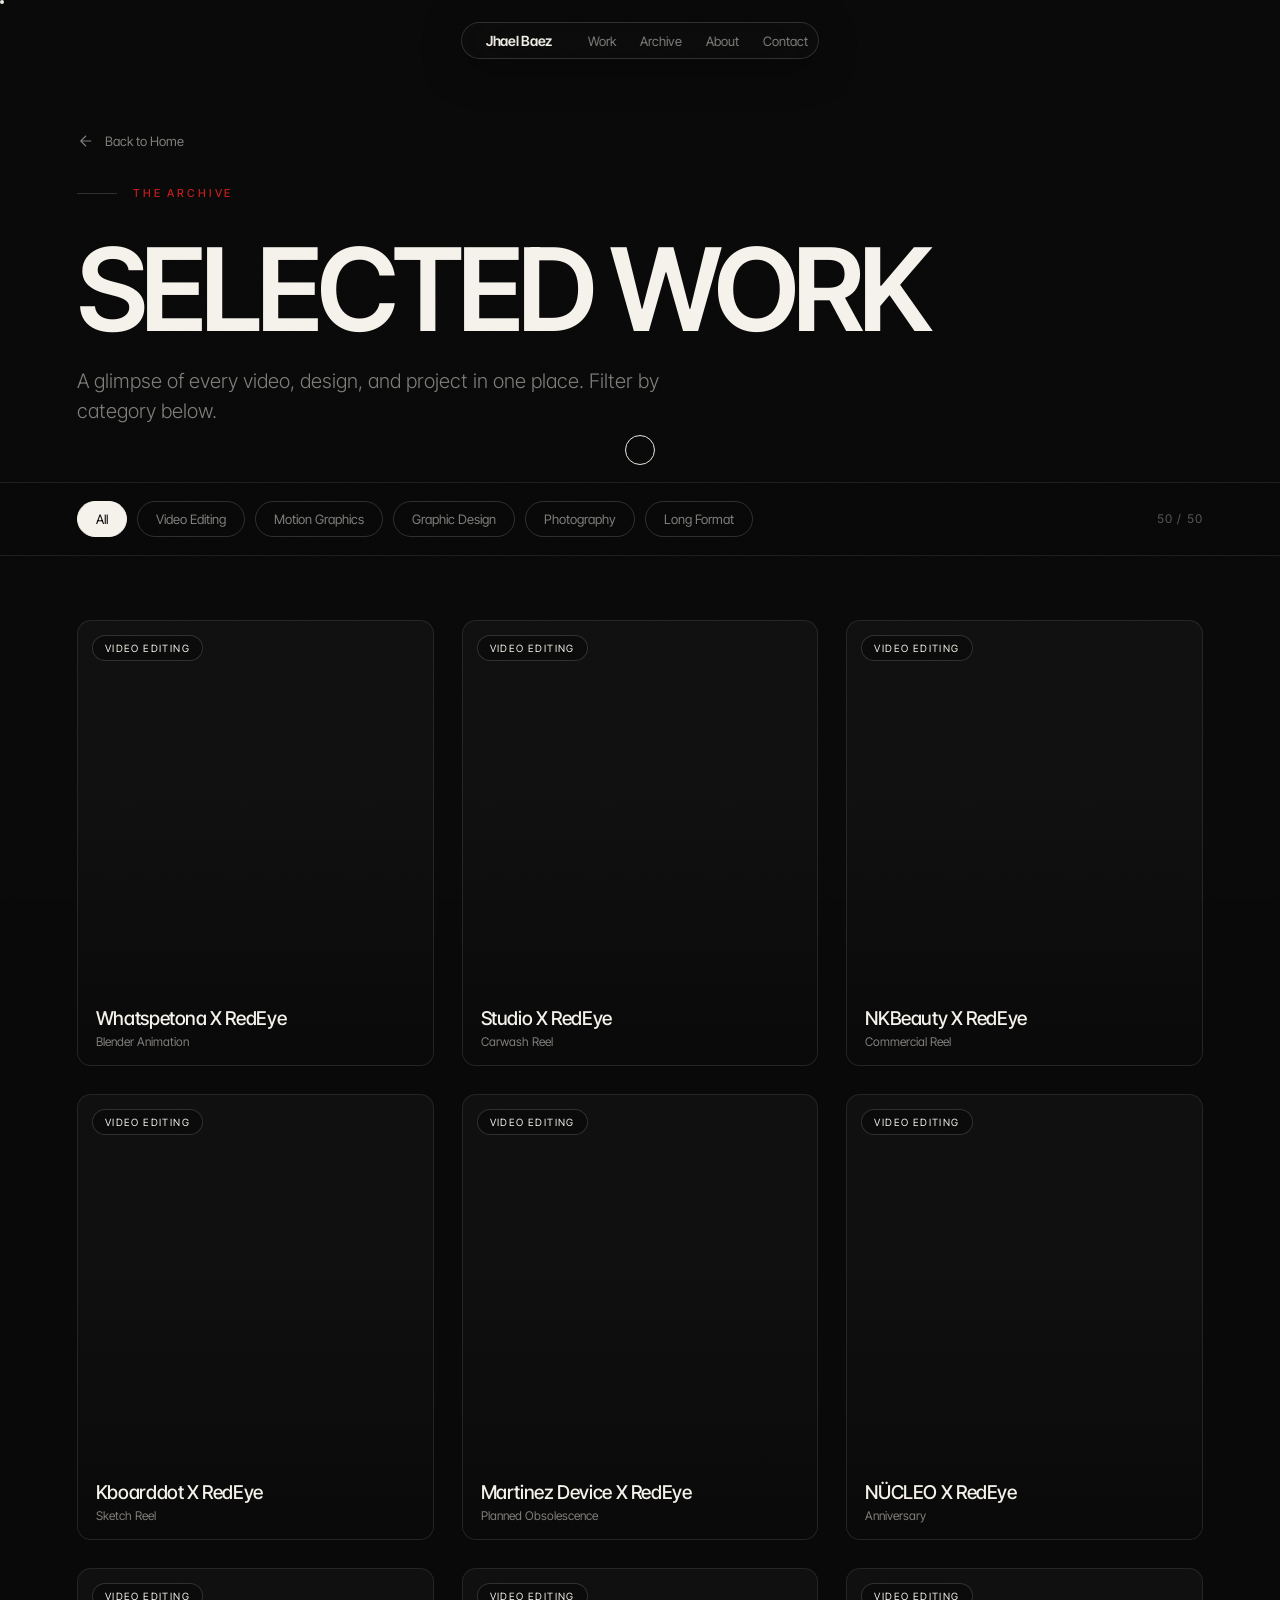
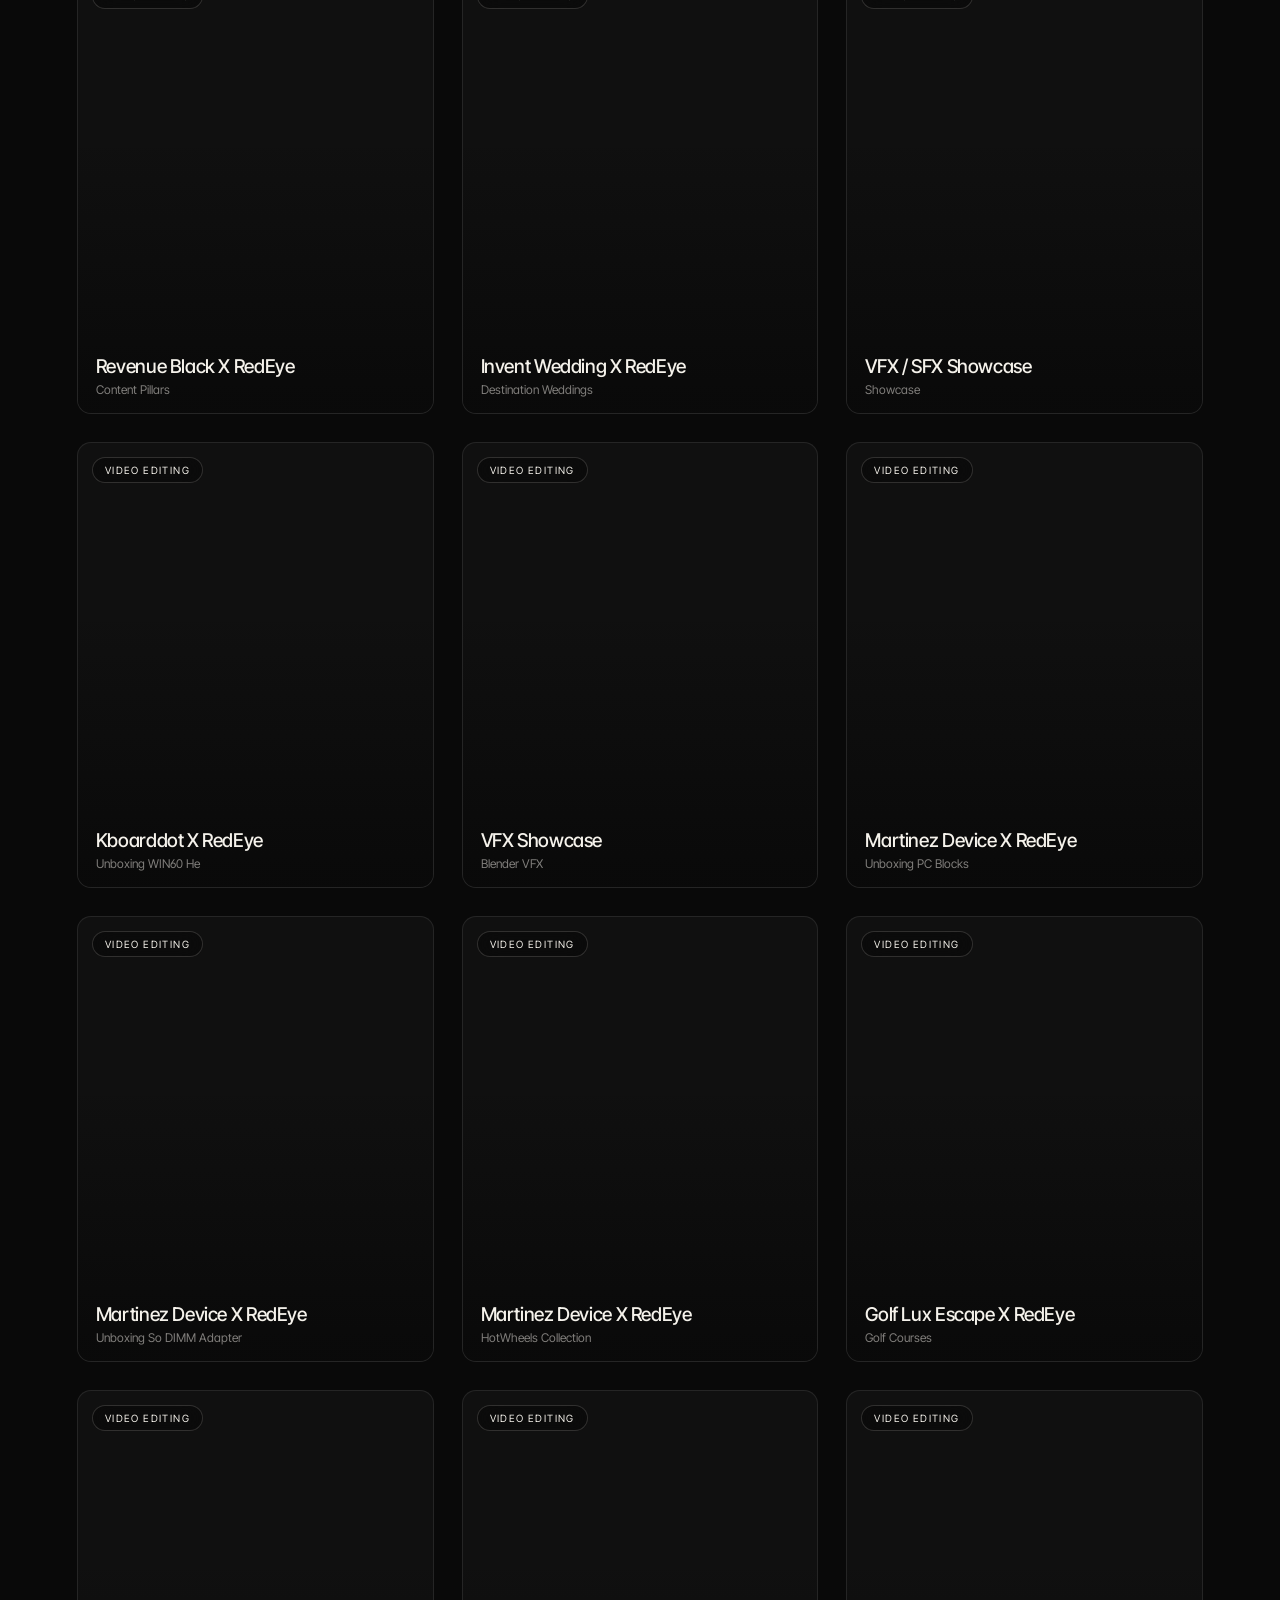
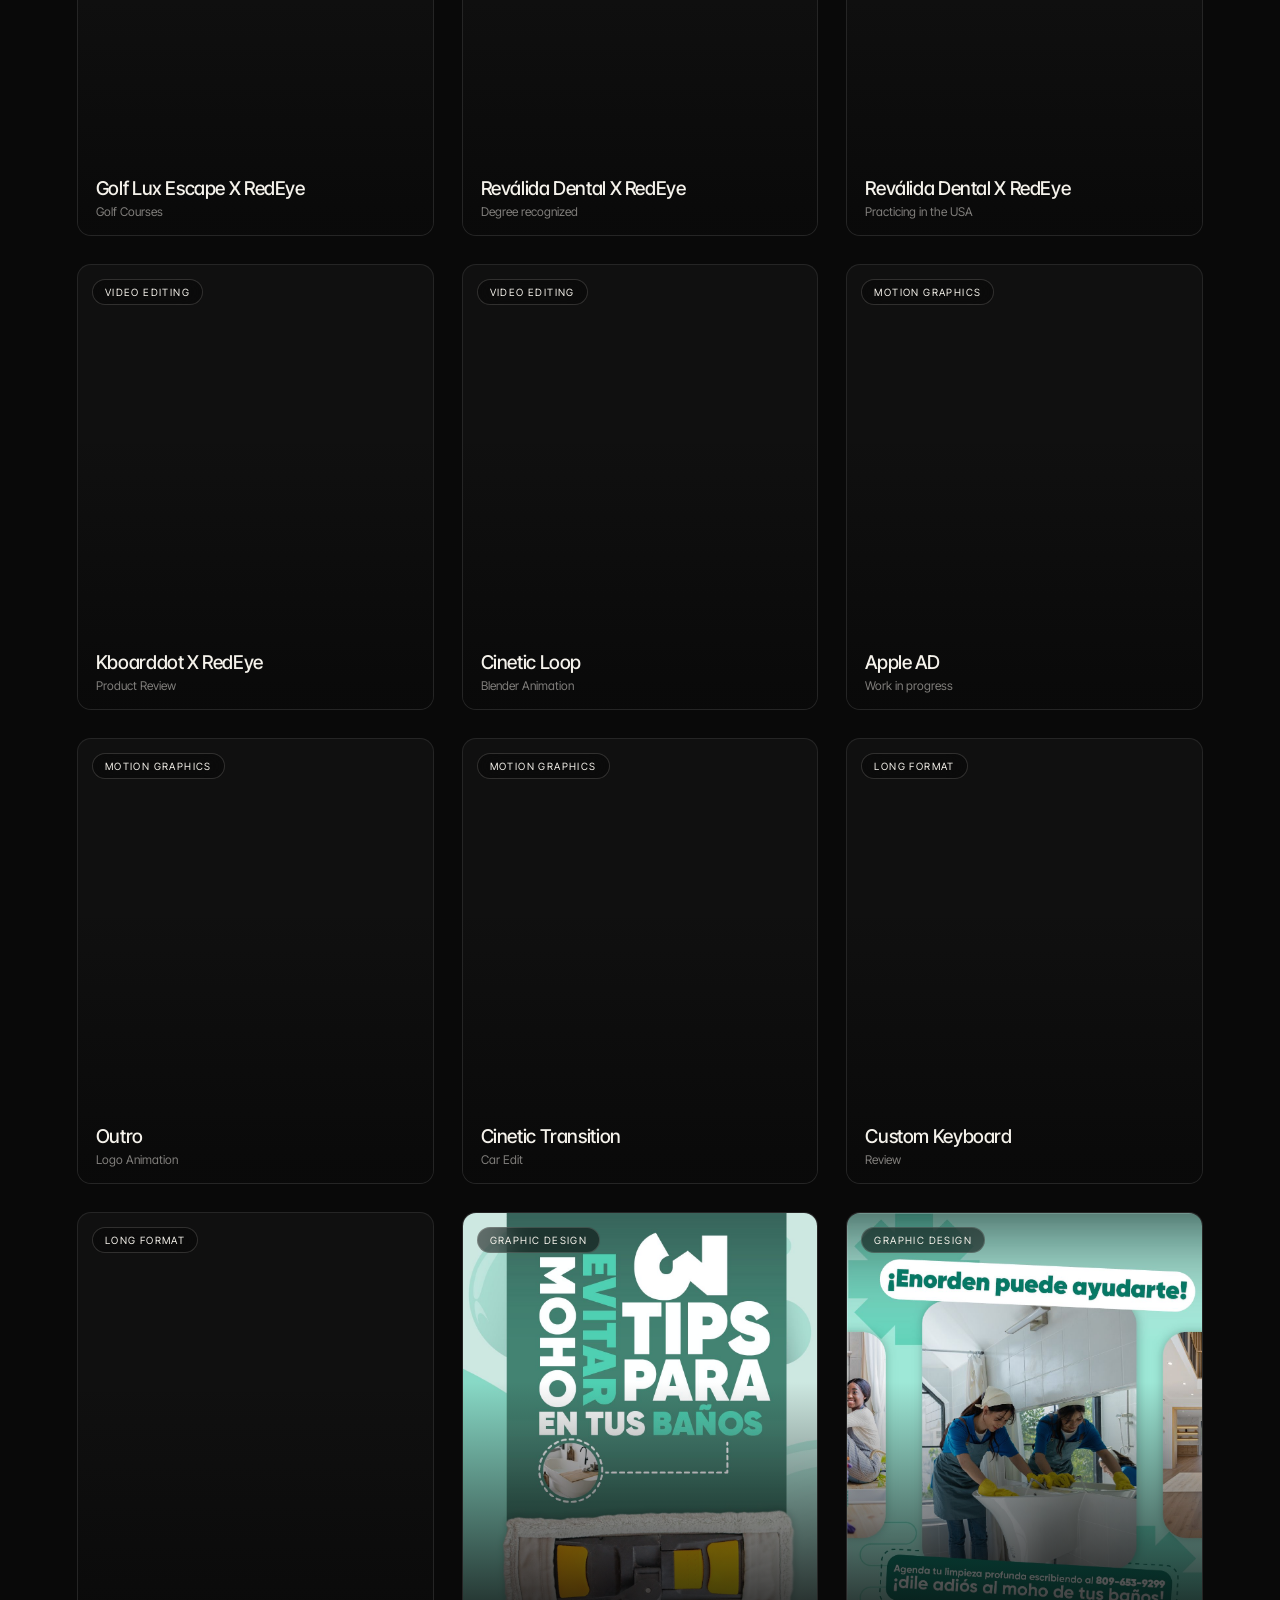
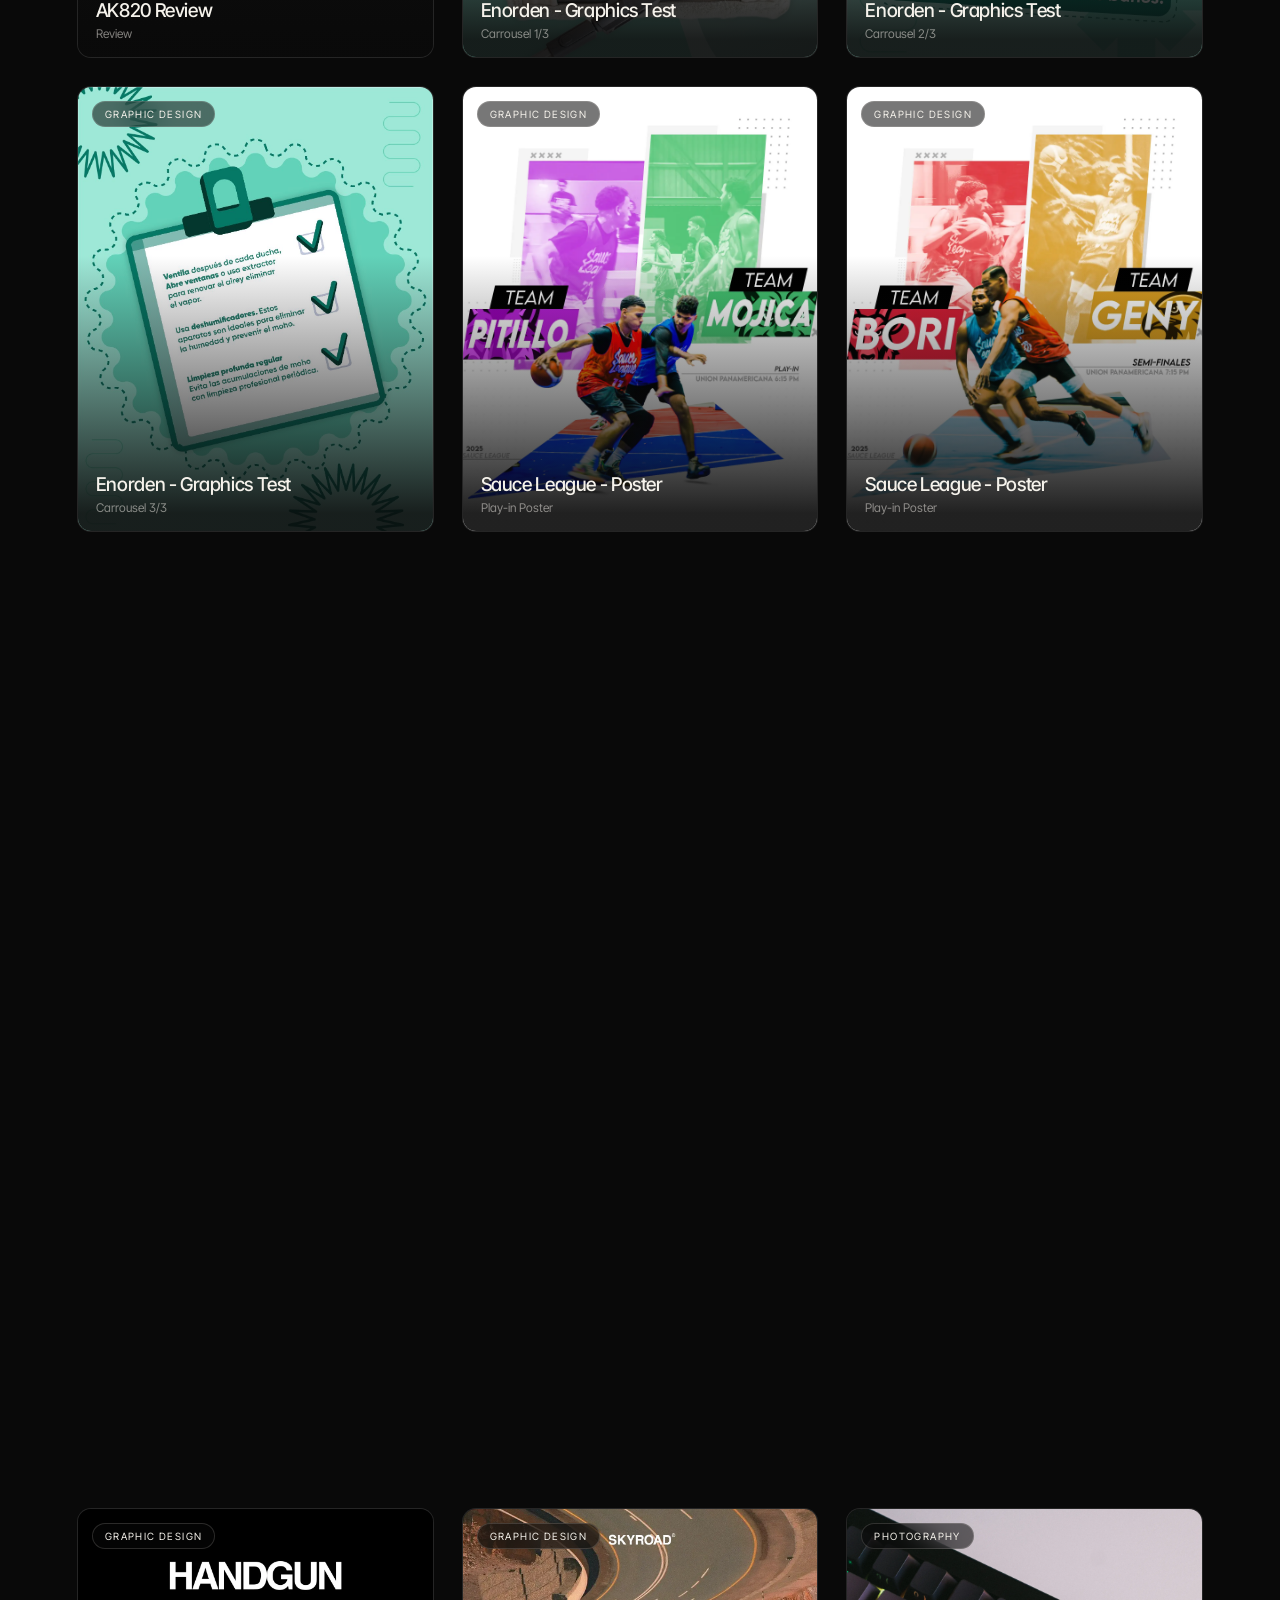
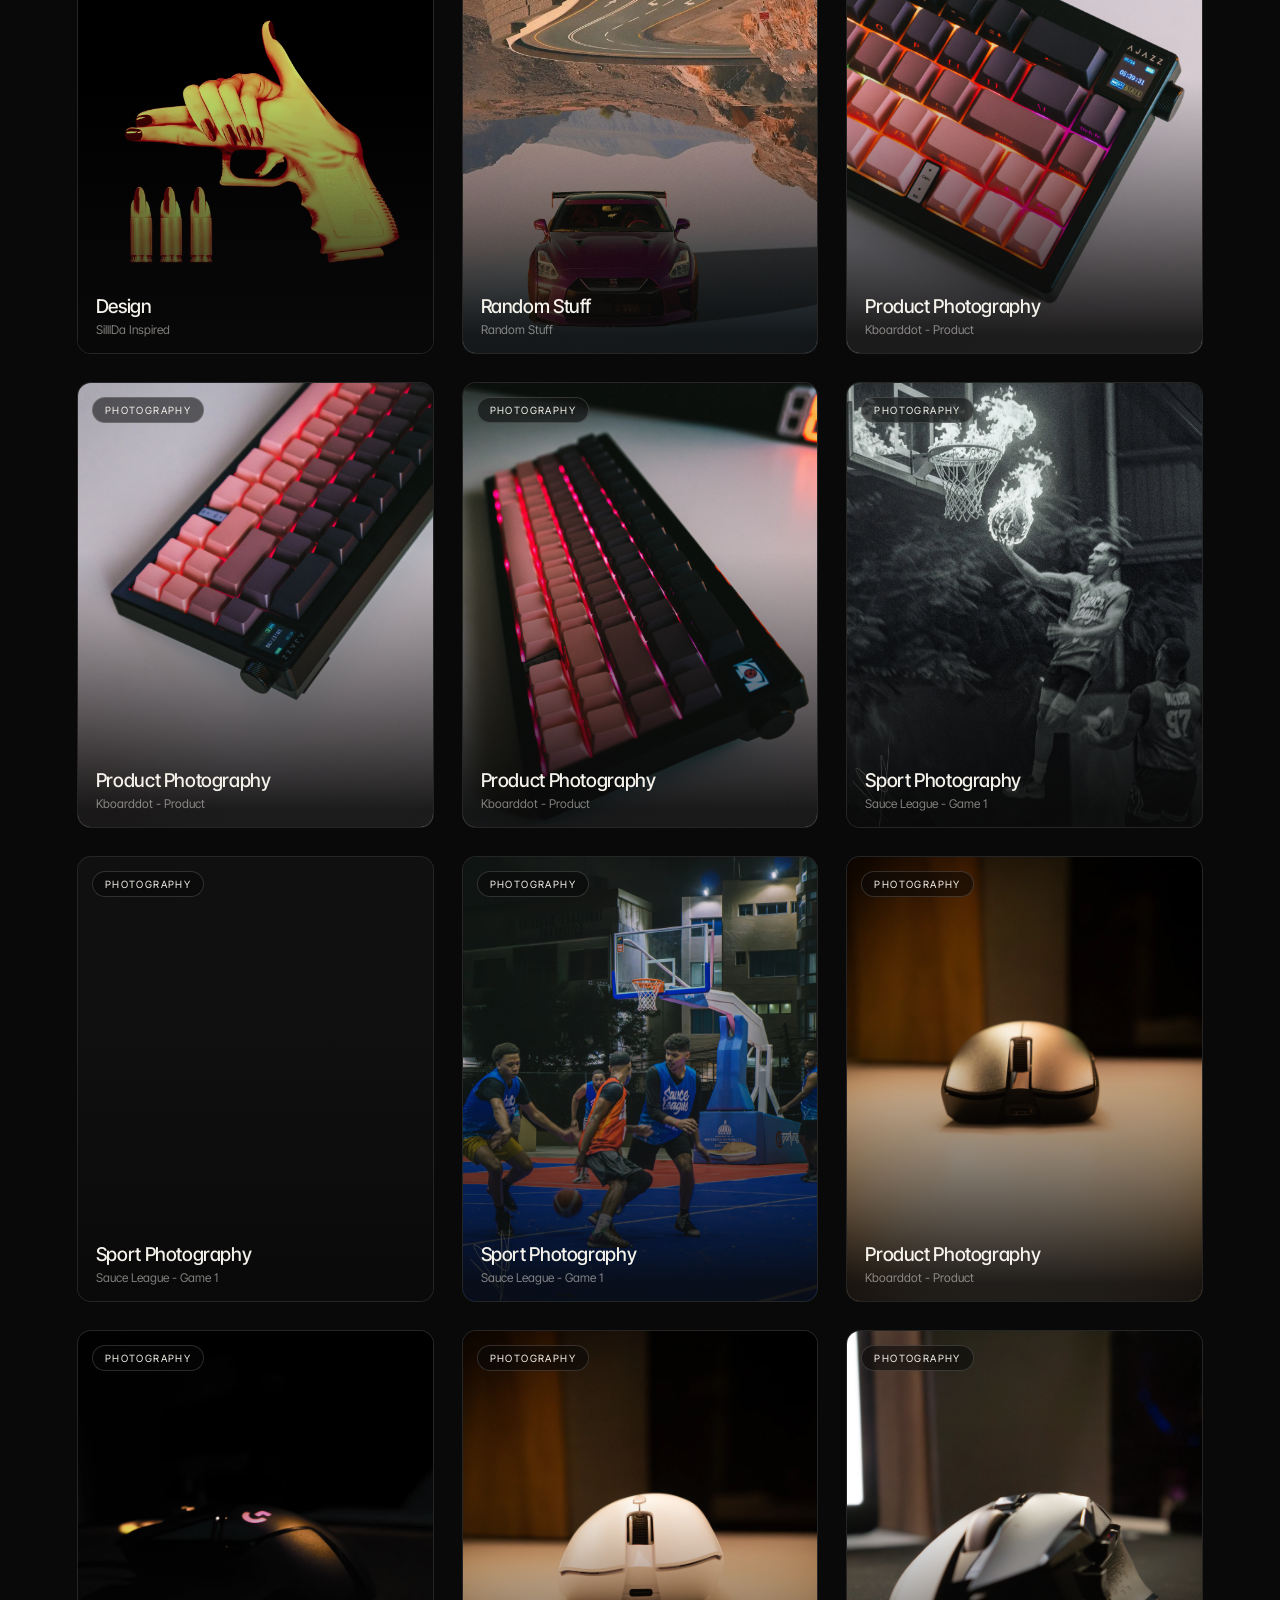
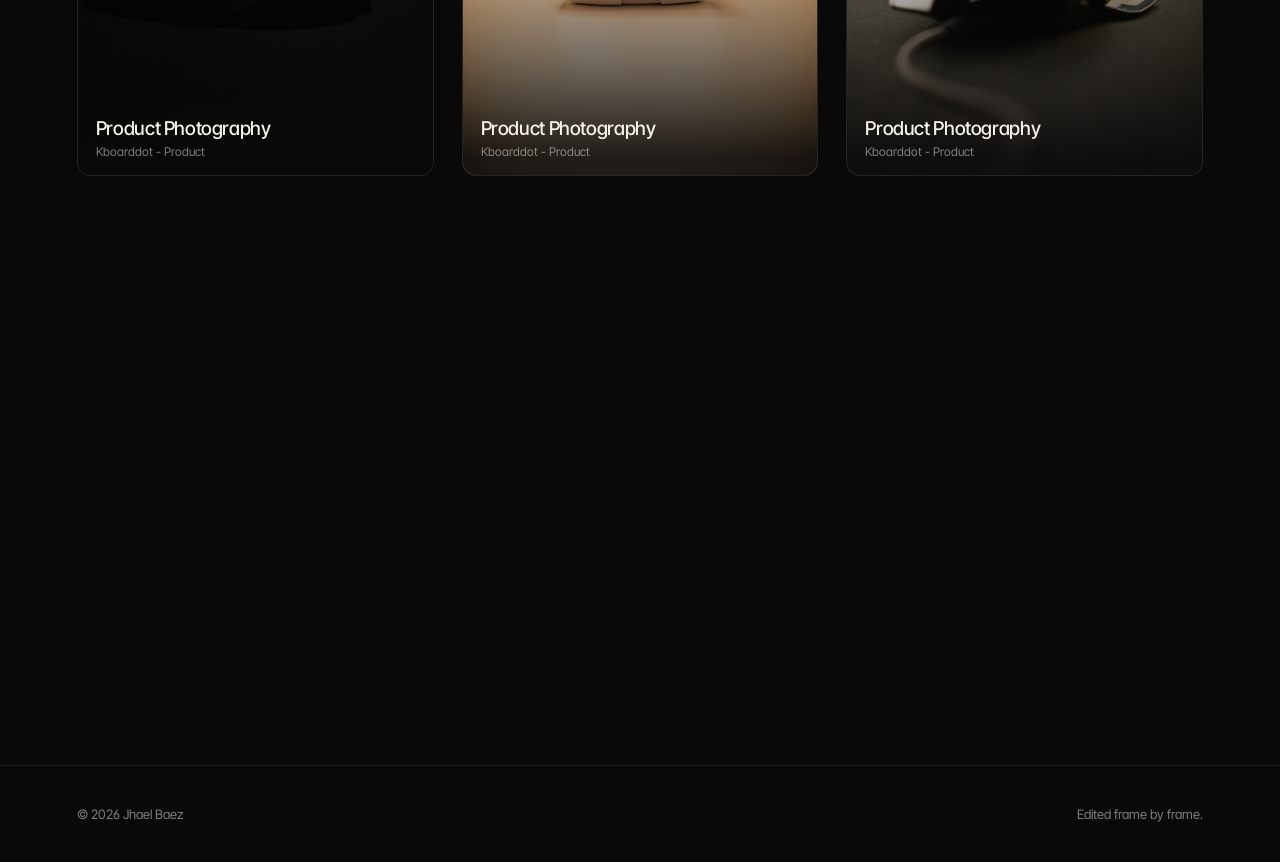
==== commit 7080646a: "cambios en sitemap.xml, robots.txt: Correción de nombres, cambios en el favicon, ahora se muestra en" ====
--- a/archive.html
+++ b/archive.html
@@ -6,6 +6,7 @@
   <title>Archive — Jhael Baez</title>
   <meta name="description" content="The full archive of work by Jhael Baez — video editing, motion graphics, branding, graphic design and photography." />
   <meta name="theme-color" content="#090909" />
+  <link rel="icon" type="image/svg" href="assets/favicon/favicon.svg"/>
   <link rel="preconnect" href="https://fonts.googleapis.com" />
   <link rel="preconnect" href="https://fonts.gstatic.com" crossorigin />
   <link href="https://fonts.googleapis.com/css2?family=Inter+Tight:wght@300;400;500;600;700&display=swap" rel="stylesheet" />
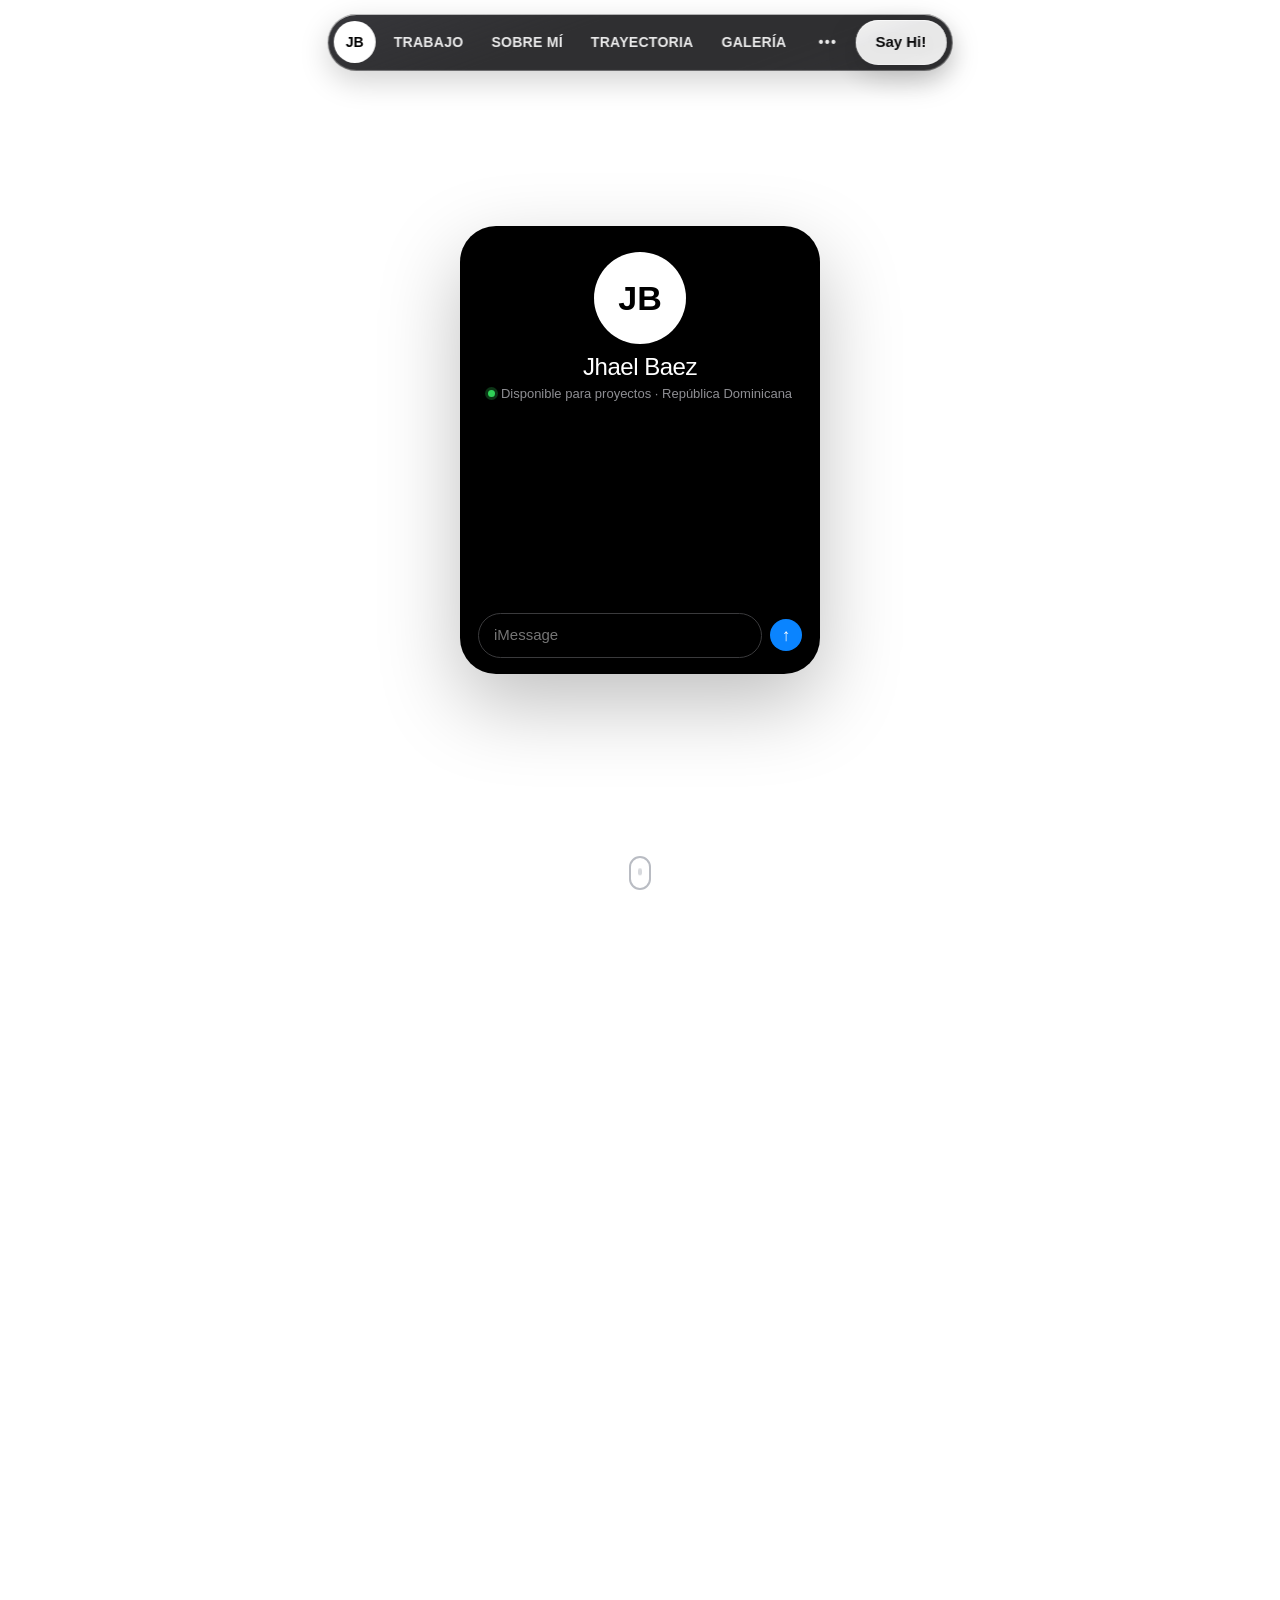
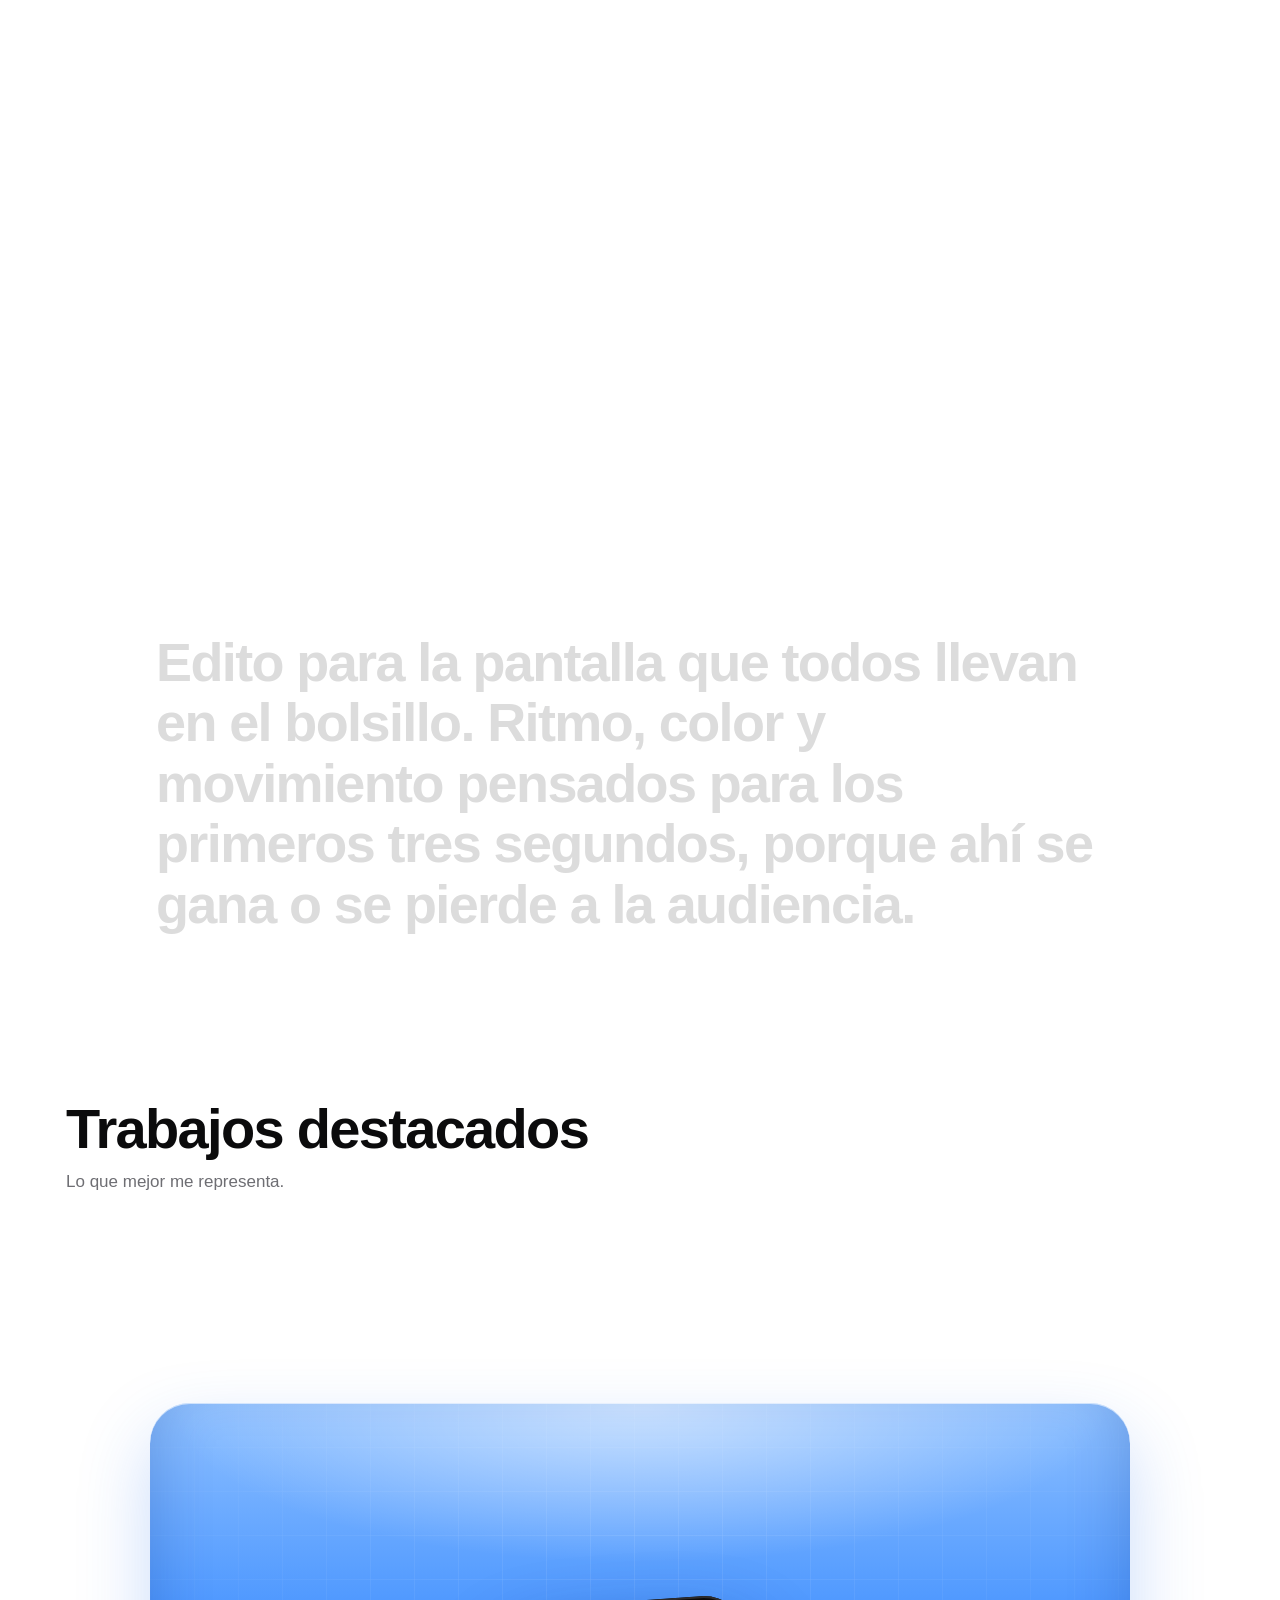
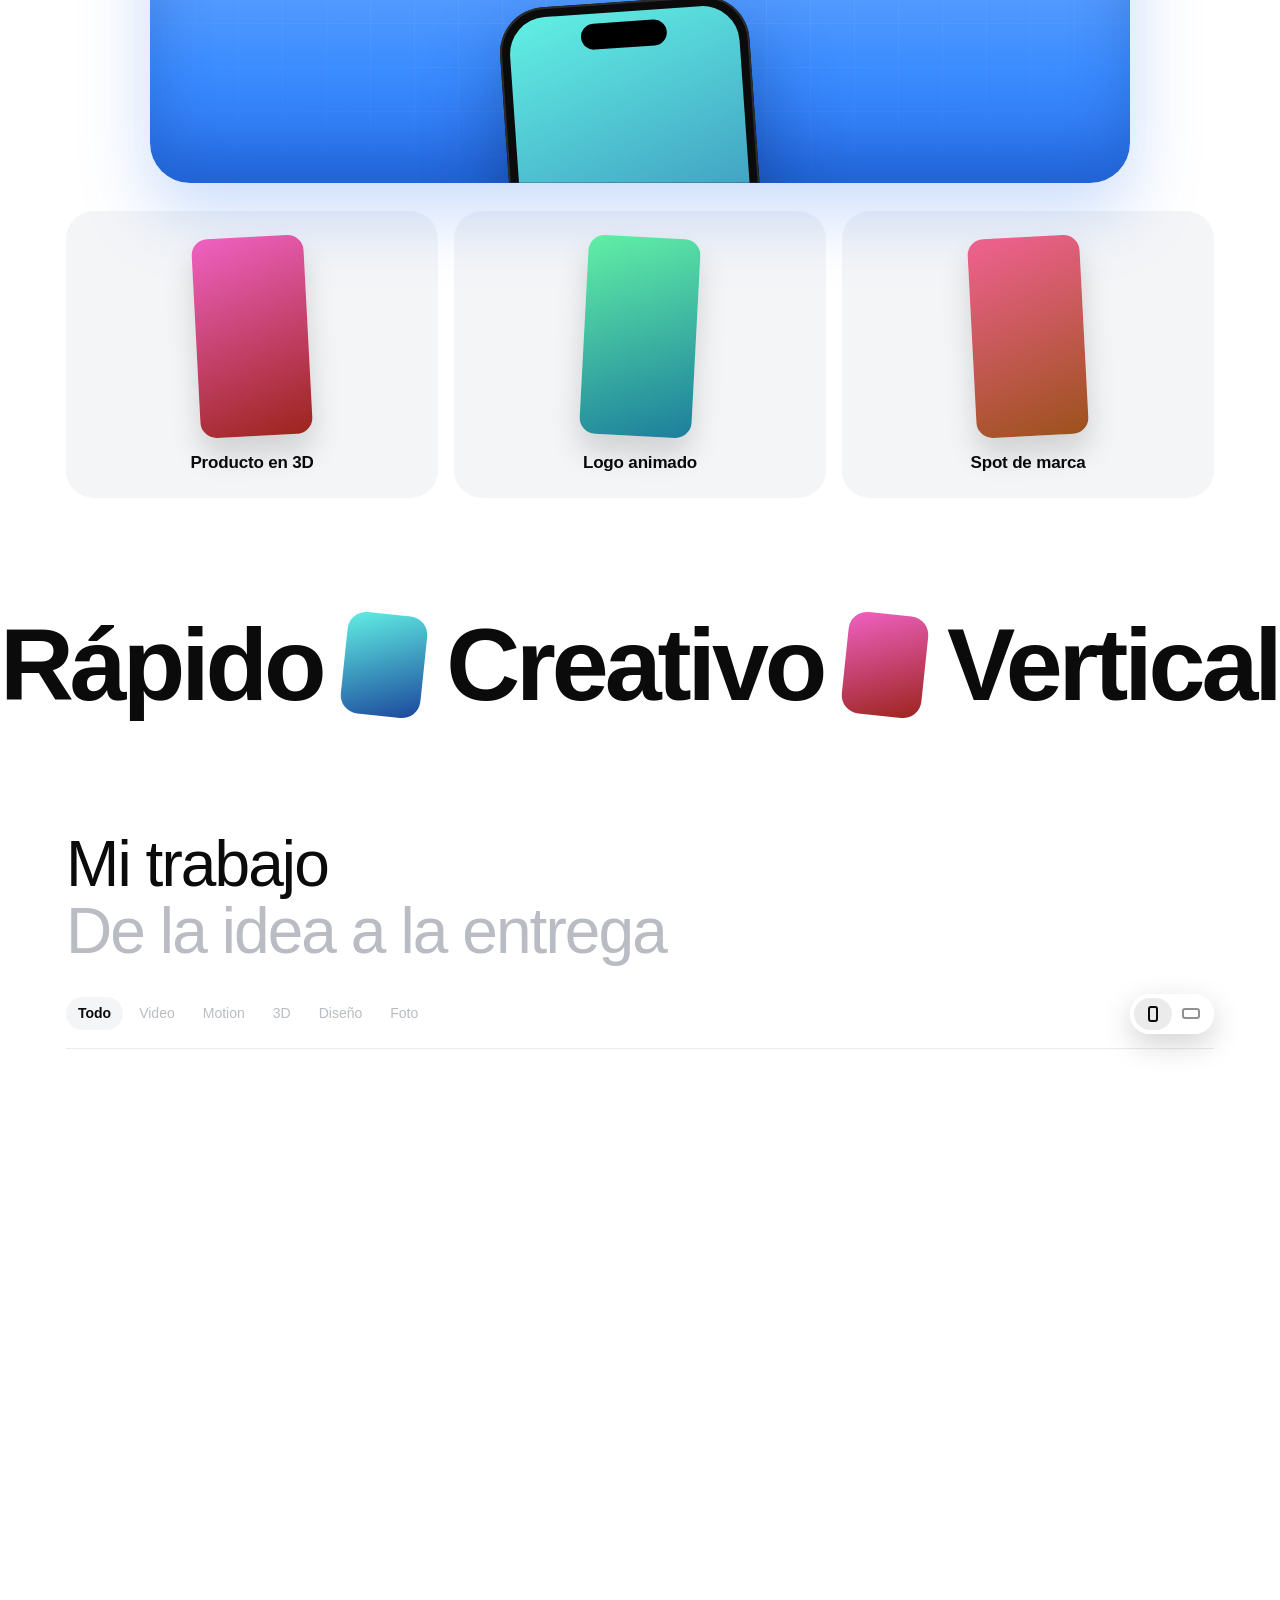
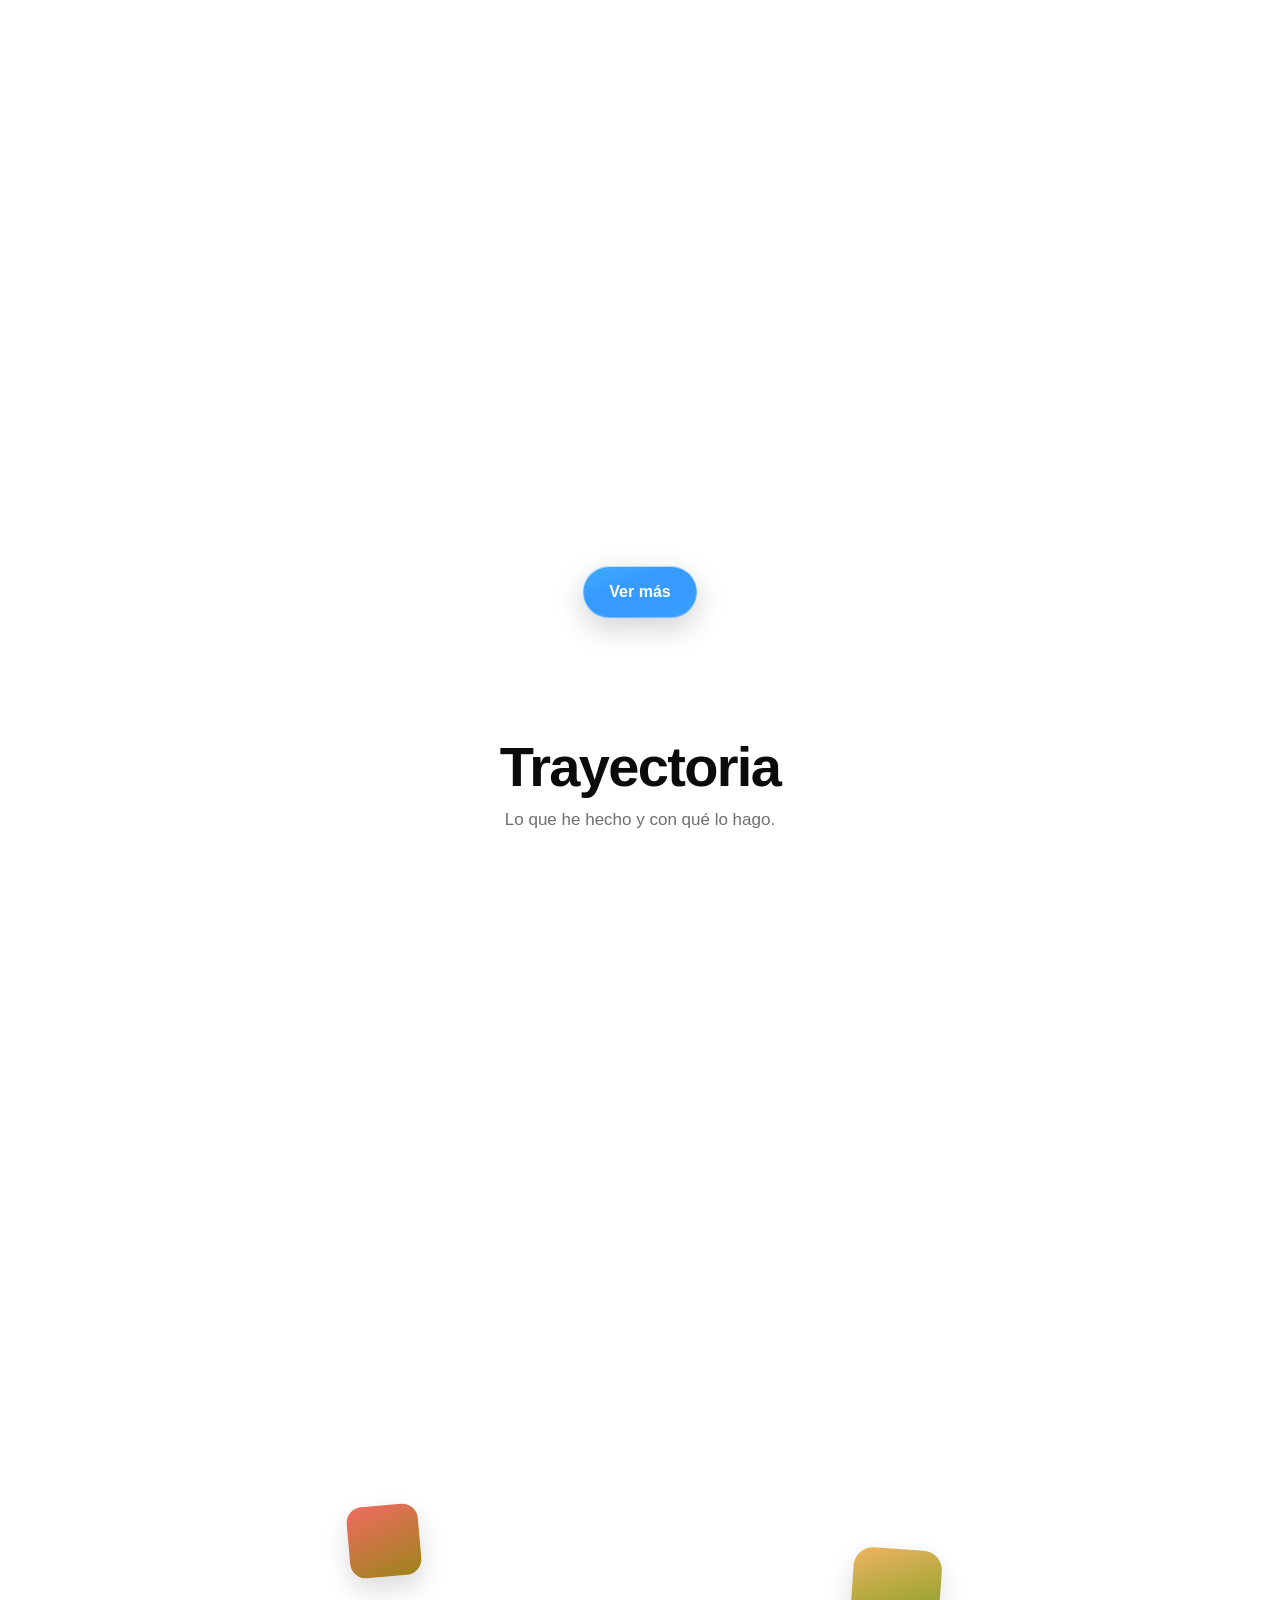
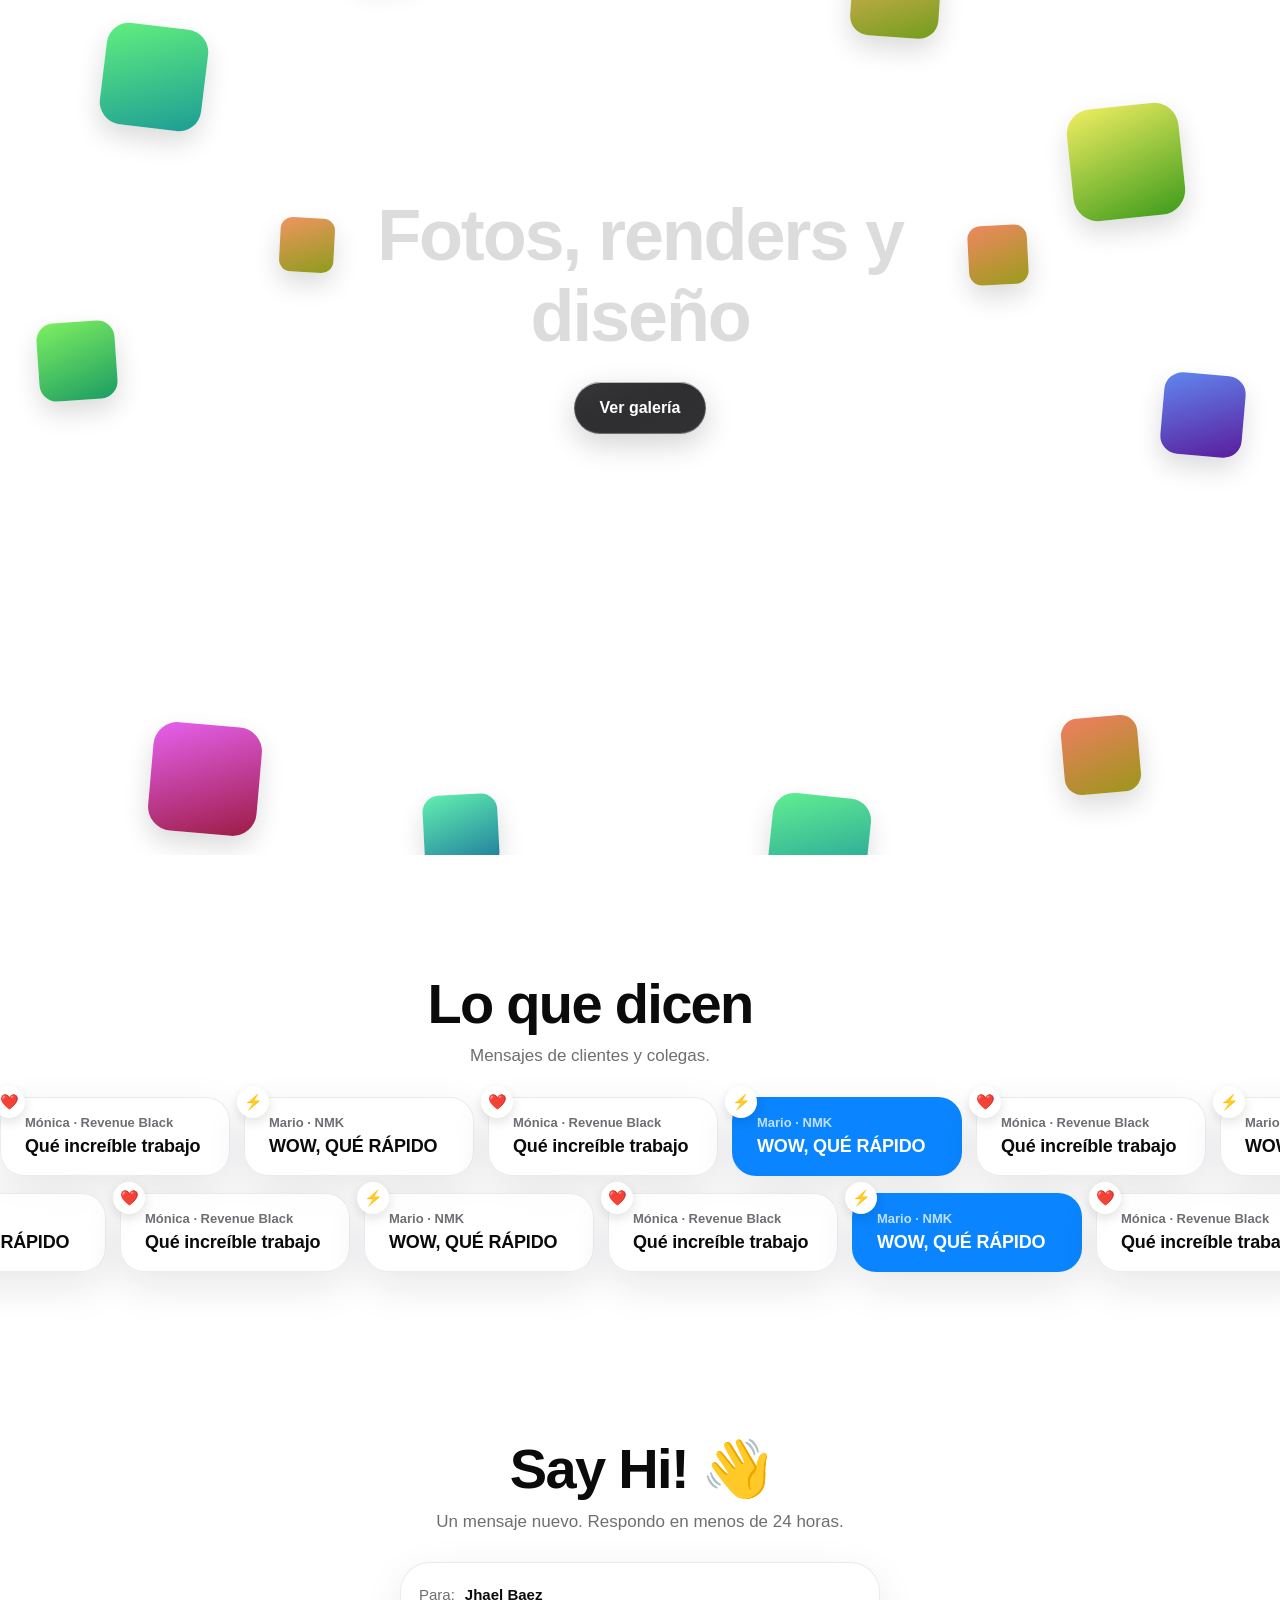
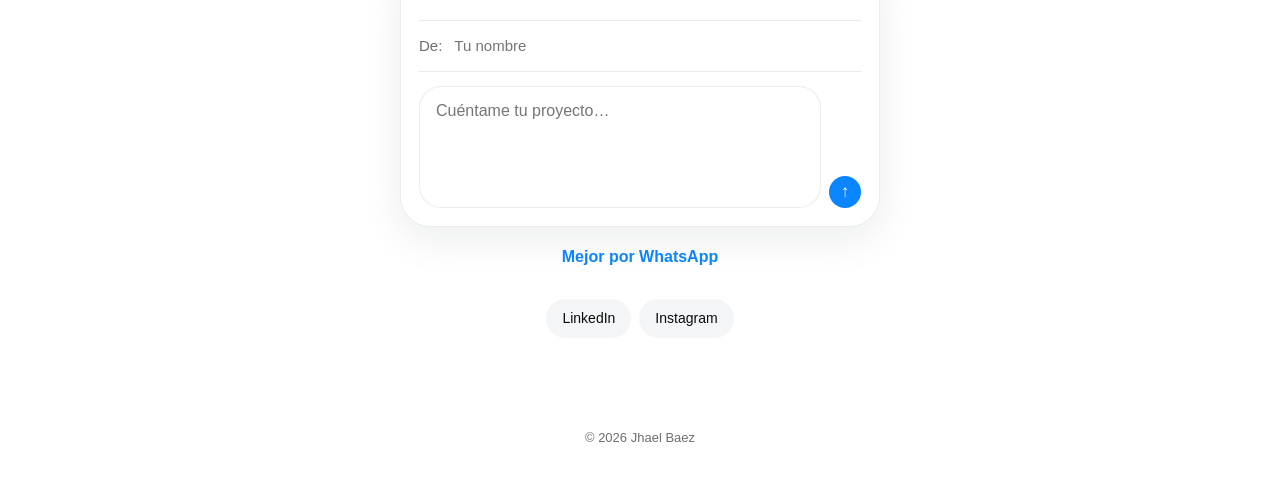
==== commit d37208a2: "Portfolio nuevo: diseño iMessage + panel de administración Co-Authored-By: Claude Opus 5.5 <noreply@" ====
--- a/archive.html
+++ b/archive.html
@@ -1,68 +1,11 @@
 <!DOCTYPE html>
 <html lang="en">
 <head>
-  <meta charset="UTF-8" />
-  <meta name="viewport" content="width=device-width, initial-scale=1.0" />
-  <title>Archive — Jhael Baez</title>
-  <meta name="description" content="The full archive of work by Jhael Baez — video editing, motion graphics, branding, graphic design and photography." />
-  <meta name="theme-color" content="#090909" />
-  <link rel="icon" type="image/svg" href="assets/favicon/favicon.svg"/>
-  <link rel="preconnect" href="https://fonts.googleapis.com" />
-  <link rel="preconnect" href="https://fonts.gstatic.com" crossorigin />
-  <link href="https://fonts.googleapis.com/css2?family=Inter+Tight:wght@300;400;500;600;700&display=swap" rel="stylesheet" />
-  <link rel="stylesheet" href="style.css" />
+<meta charset="utf-8">
+<title>Archive — Jhael Baez</title>
+<!-- La página "Archive" del portfolio anterior ahora es la sección "All work". Esto redirige los enlaces viejos. -->
+<meta http-equiv="refresh" content="0; url=./#todo">
+<link rel="canonical" href="https://stvrdy.github.io/#todo">
 </head>
-<body>
-  <div class="noise"></div>
-  <div class="cursor"></div>
-  <div class="cursor-dot"></div>
-
-  <div class="curtain" id="curtain"><div class="curtain__mark"><span>Archive</span></div></div>
-
-  <nav class="nav" id="nav">
-    <span class="nav__brand"><a href="index.html">Jhael Baez</a></span>
-    <div class="nav__links">
-      <a href="index.html#work">Work</a>
-      <a href="archive.html">Archive</a>
-      <a href="index.html#about">About</a>
-      <a href="index.html#contact">Contact</a>
-    </div>
-  </nav>
-
-  <div class="archive-wrap">
-    <header class="page-hero">
-      <a href="index.html" class="back" data-cursor="hover">
-        <svg width="18" height="18" viewBox="0 0 24 24" fill="none" stroke="currentColor" stroke-width="1.5"><path d="M19 12H5M12 19l-7-7 7-7"/></svg>
-        Back to Home
-      </a>
-      <div class="eyebrow">The Archive</div>
-      <h1>Selected Work</h1>
-      <p>A glimpse of every video, design, and project in one place. Filter by category below.</p>
-    </header>
-
-    <!-- filter buttons auto-generated from your categories -->
-    <div class="filter-bar" id="filterBar"></div>
-
-    <!-- grid auto-generated from data.js -->
-    <div class="card-grid" id="archiveGrid"></div>
-  </div>
-
-  <!-- LIGHTBOX -->
-  <div class="lightbox" id="lightbox">
-    <div class="lightbox__stage">
-      <button class="lightbox__close" id="lbClose" aria-label="Cerrar">
-        <svg width="22" height="22" viewBox="0 0 24 24" fill="none" stroke="currentColor" stroke-width="1.6"><path d="M18 6L6 18M6 6l12 12"/></svg>
-      </button>
-      <div class="lightbox__video"><iframe id="lbFrame" src="" allow="autoplay; encrypted-media; fullscreen" allowfullscreen></iframe></div>
-      <img class="lightbox__img" id="lbImg" src="" alt="">
-    </div>
-  </div>
-
-  <footer>
-    <span>© 2026 Jhael Baez</span>
-    <span>Edited frame by frame.</span>
-  </footer>
-  <script src="data.js"></script>
-  <script src="script.js"></script>
-</body>
+<body><p><a href="./#todo">All work</a></p></body>
 </html>
